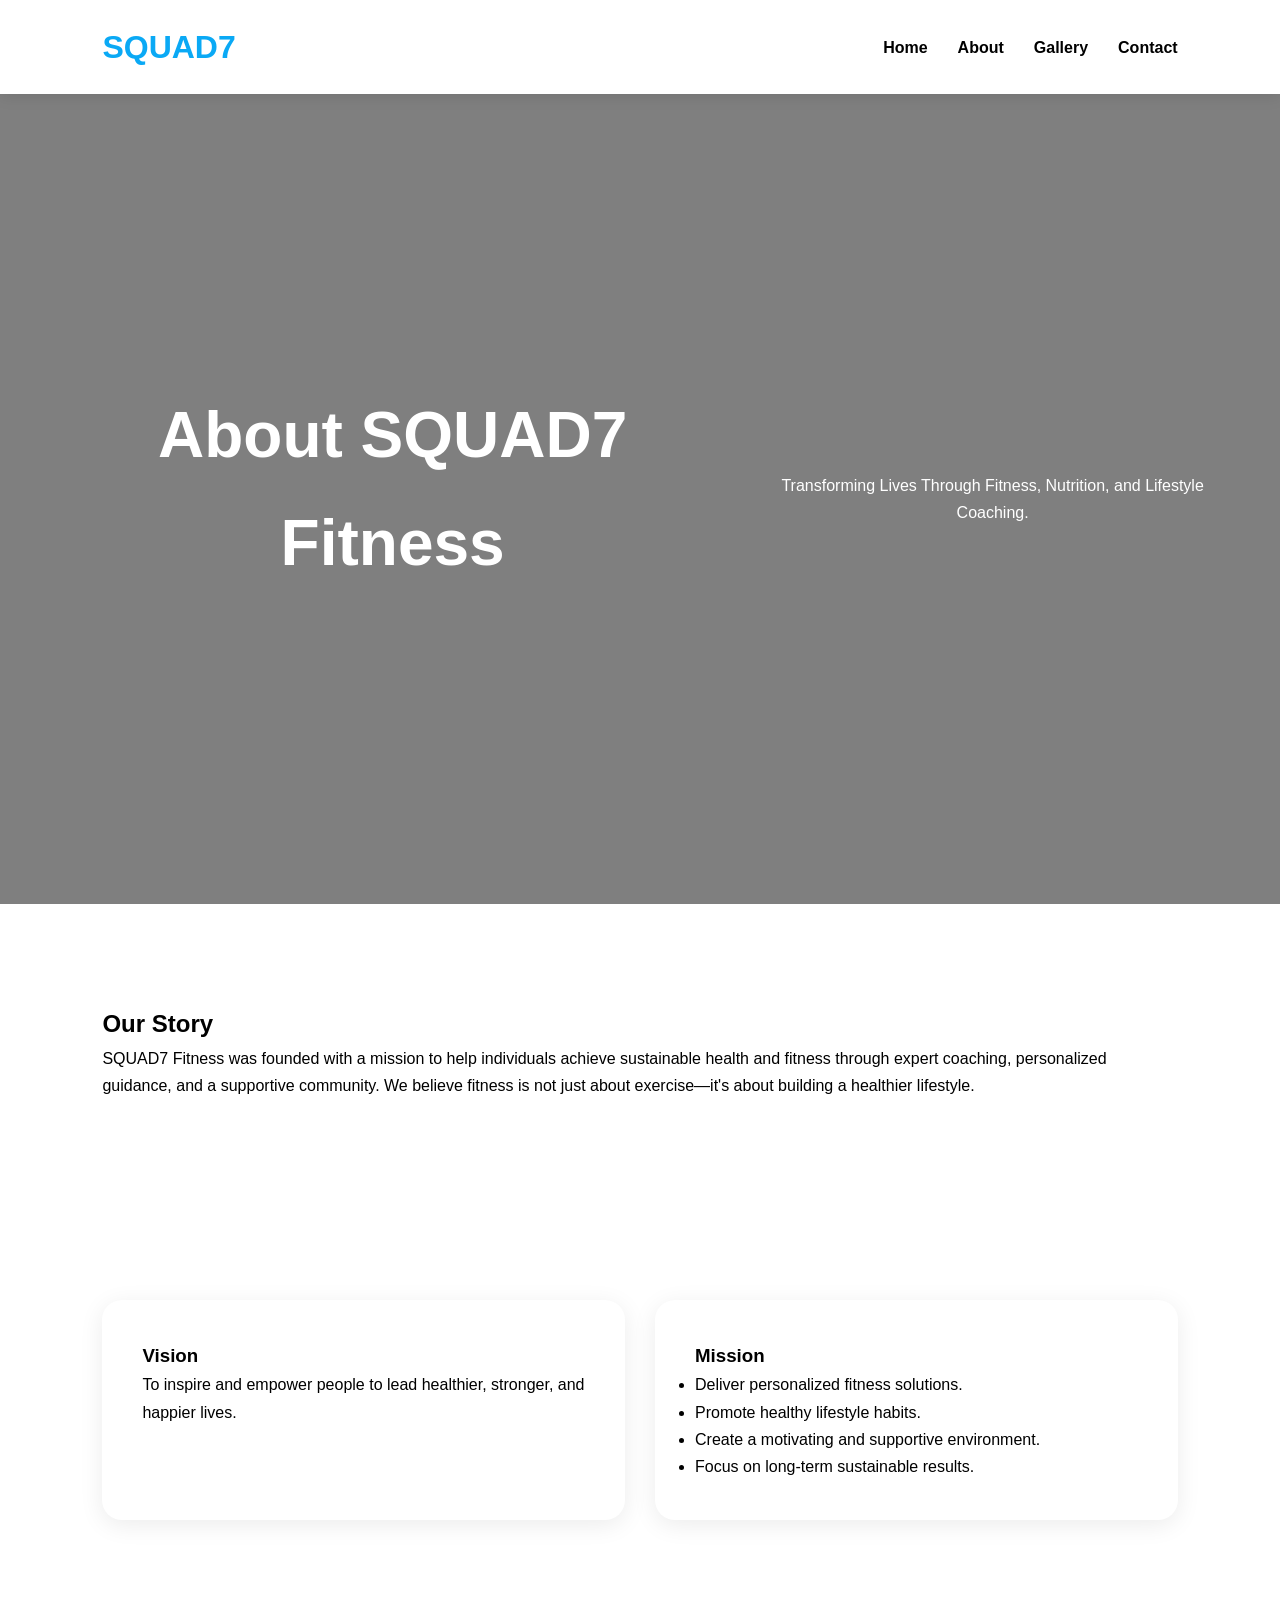
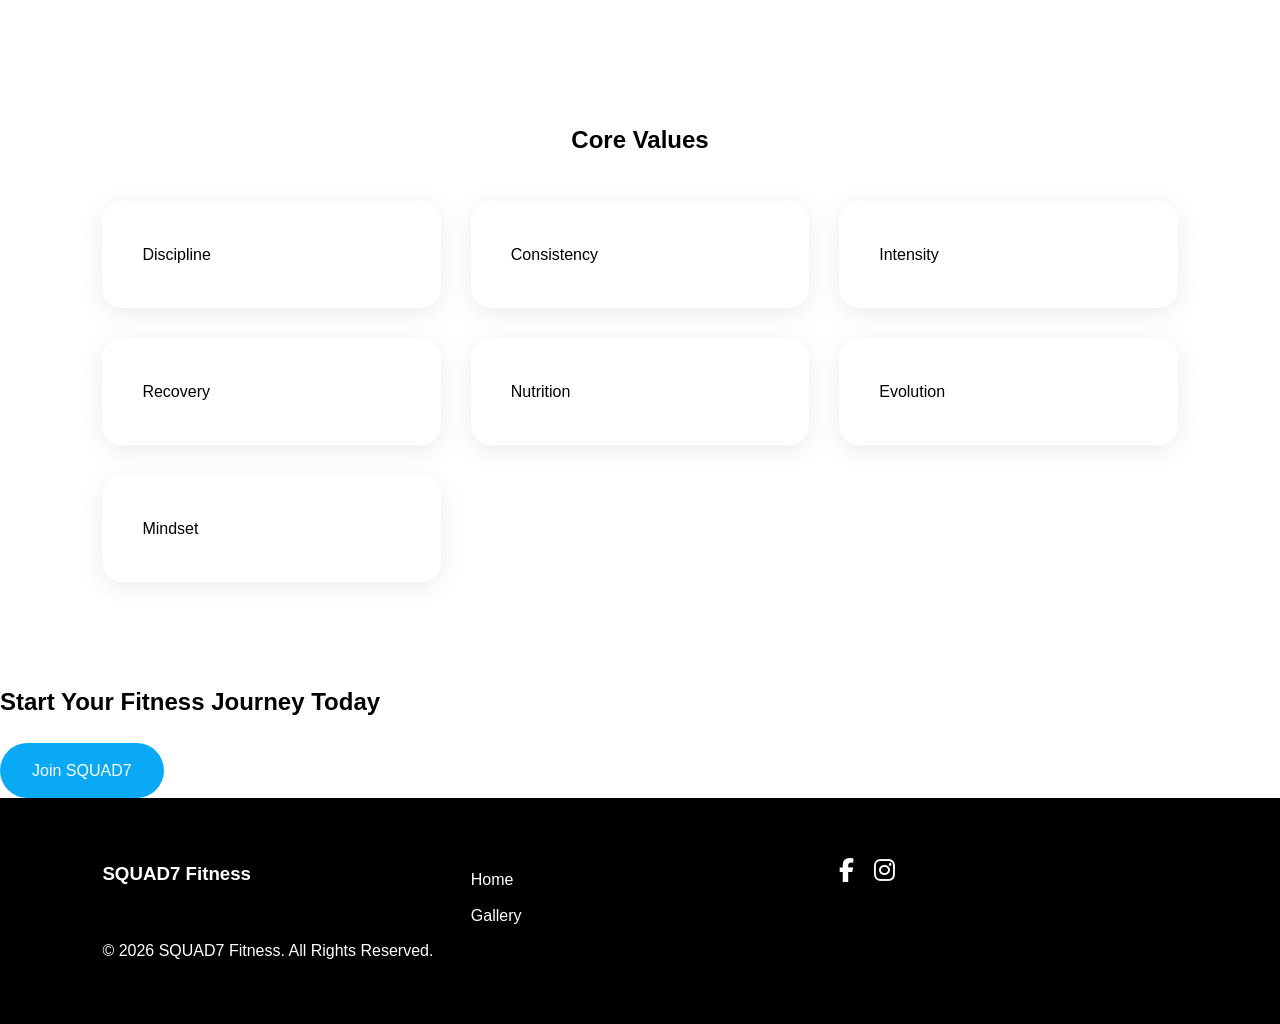
==== about.html @ 19800474 "Update about.html" ====
<!DOCTYPE html>
<html lang="en">
<head>

<meta charset="UTF-8">
<meta name="viewport" content="width=device-width, initial-scale=1.0">

<title>About | SQUAD7 FTINESS</title>

<meta name="description"
content="Learn more about SQUAD7 FTINESS and our mission.">

<link rel="stylesheet" href="style.css">

<link rel="stylesheet"
href="https://cdnjs.cloudflare.com/ajax/libs/font-awesome/6.5.2/css/all.min.css">

</head>

<body>

<header>
<nav class="navbar">

<div class="logo">SQUAD7</div>

<ul class="nav-links">
<li><a href="index.html">Home</a></li>
<li><a href="about.html" class="active">About</a></li>
<li><a href="gallery.html">Gallery</a></li>
<li><a href="index.html#contact">Contact</a></li>
</ul>

<div class="menu-toggle">
<i class="fas fa-bars"></i>
</div>

</nav>
</header>

<section class="page-hero">
<h1>About SQUAD7 Fitness</h1>

<p>
Transforming Lives Through Fitness, Nutrition, and Lifestyle Coaching.
</p>
</section>

<section class="section">
<div class="content-box">

<h2>Our Story</h2>

<p>
SQUAD7 Fitness was founded with a mission to help individuals achieve sustainable health and fitness through expert coaching, personalized guidance, and a supportive community. We believe fitness is not just about exercise—it's about building a healthier lifestyle.
</p>

</div>
</section>

<section class="section">
<div class="vision-mission">

<div class="card">
<h3>Vision</h3>
<p>
To inspire and empower people to lead healthier, stronger, and happier lives.
</p>
</div>

<div class="card">
<h3>Mission</h3>

<ul>
<li>Deliver personalized fitness solutions.</li>
<li>Promote healthy lifestyle habits.</li>
<li>Create a motivating and supportive environment.</li>
<li>Focus on long-term sustainable results.</li>
</ul>

</div>

</div>
</section>

<section class="section">

<h2 class="center">Core Values</h2>

<div class="values-grid">

<div class="card">Discipline</div>
<div class="card">Consistency</div>
<div class="card">Intensity</div>
<div class="card">Recovery</div>
<div class="card">Nutrition</div>
<div class="card">Evolution</div>
<div class="card">Mindset</div>

</div>

</section>

<section class="cta">

<h2>Start Your Fitness Journey Today</h2>

<a href="#" class="btn">Join SQUAD7</a>

</section>

<footer>

<div class="footer-grid">

<div>
<h3>SQUAD7 Fitness</h3>
</div>

<div>
<a href="index.html">Home</a>
<a href="gallery.html">Gallery</a>
</div>

<div class="socials">
<i class="fab fa-facebook-f"></i>
<i class="fab fa-instagram"></i>
</div>

</div>

<p class="copyright">
© 2026 SQUAD7 Fitness. All Rights Reserved.
</p>

</footer>

<script src="script.js"></script>

</body>
</html>
---- style.css ----
*{
margin:0;
padding:0;
box-sizing:border-box;
font-family:'Poppins',sans-serif;
scroll-behavior:smooth;
}

body{
background:#fff;
color:#000;
line-height:1.7;
}

.navbar{
position:sticky;
top:0;
display:flex;
justify-content:space-between;
align-items:center;
padding:20px 8%;
background:#fff;
box-shadow:0 2px 15px rgba(0,0,0,.1);
z-index:999;
}

.logo{
font-size:2rem;
font-weight:700;
color:#0AA9F5;
}

.nav-links{
display:flex;
list-style:none;
gap:30px;
}

.nav-links a{
text-decoration:none;
color:#000;
font-weight:600;
transition:.3s;
}

.nav-links a:hover,
.active{
color:#0AA9F5;
}

.hero,
.page-hero{
height:90vh;
display:flex;
justify-content:center;
align-items:center;
text-align:center;
padding:40px;
background:linear-gradient(rgba(0,0,0,.5),
rgba(0,0,0,.5)),
url('https://images.unsplash.com/photo-1517836357463-d25dfeac3438')
center/cover;
color:#fff;
}

.hero h1,
.page-hero h1{
font-size:4rem;
margin-bottom:20px;
}

.btn{
display:inline-block;
padding:14px 32px;
background:#0AA9F5;
color:#fff;
text-decoration:none;
border-radius:50px;
margin-top:20px;
transition:.3s;
}

.btn:hover{
transform:translateY(-5px);
}

.section{
padding:100px 8%;
}

.container,
.values-grid,
.footer-grid,
.vision-mission{
display:grid;
grid-template-columns:repeat(auto-fit,minmax(250px,1fr));
gap:30px;
}

.card{
padding:40px;
background:#fff;
border-radius:20px;
box-shadow:0 5px 25px rgba(0,0,0,.08);
transition:.3s;
}

.card:hover{
transform:translateY(-10px);
}

.gallery-grid{
padding:80px 8%;
display:grid;
grid-template-columns:repeat(auto-fit,minmax(300px,1fr));
gap:20px;
}

.gallery-item{
overflow:hidden;
border-radius:20px;
cursor:pointer;
}

.gallery-item img{
width:100%;
height:350px;
object-fit:cover;
transition:.4s;
}

.gallery-item:hover img{
transform:scale(1.1);
}

.filters{
display:flex;
flex-wrap:wrap;
justify-content:center;
gap:10px;
padding:40px;
}

.filter-btn{
padding:12px 25px;
border:none;
border-radius:30px;
cursor:pointer;
background:#e5e5e5;
}

.filter-btn.active{
background:#0AA9F5;
color:#fff;
}

#lightbox{
display:none;
position:fixed;
inset:0;
background:rgba(0,0,0,.9);
justify-content:center;
align-items:center;
z-index:9999;
}

#lightbox img{
max-width:90%;
max-height:80%;
}

#lightbox span{
position:absolute;
top:30px;
right:50px;
font-size:40px;
color:#fff;
cursor:pointer;
}

footer{
background:#000;
color:#fff;
padding:60px 8%;
}

footer a{
display:block;
color:#fff;
text-decoration:none;
margin:8px 0;
}

.socials i{
font-size:24px;
margin-right:15px;
cursor:pointer;
}

.center{
text-align:center;
margin-bottom:40px;
}

.contact{
text-align:center;
background:#f8f8f8;
}

.menu-toggle{
display:none;
font-size:28px;
cursor:pointer;
}

@media(max-width:768px){

.menu-toggle{
display:block;
}

.nav-links{
display:none;
position:absolute;
top:80px;
left:0;
width:100%;
background:#fff;
flex-direction:column;
padding:20px;
}

.nav-links.active{
display:flex;
}

.hero h1,
.page-hero h1{
font-size:2.5rem;
}
}
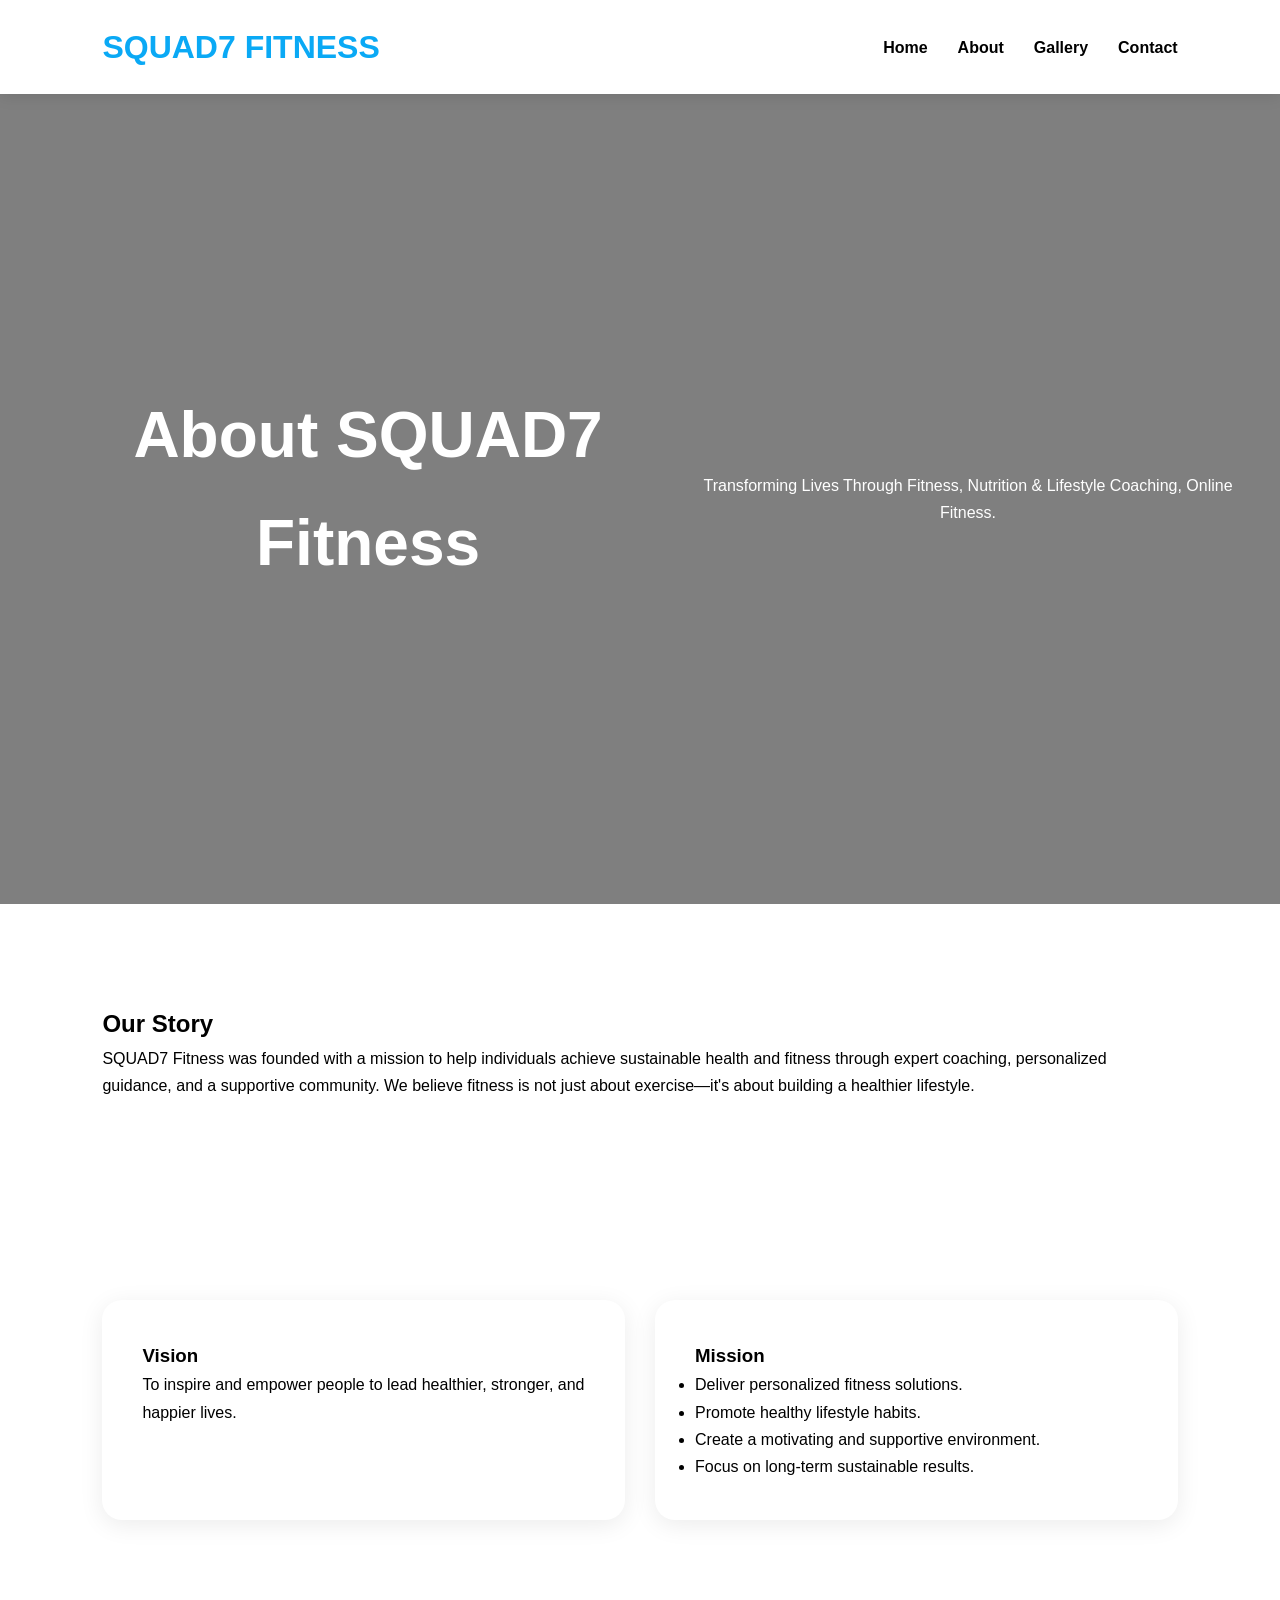
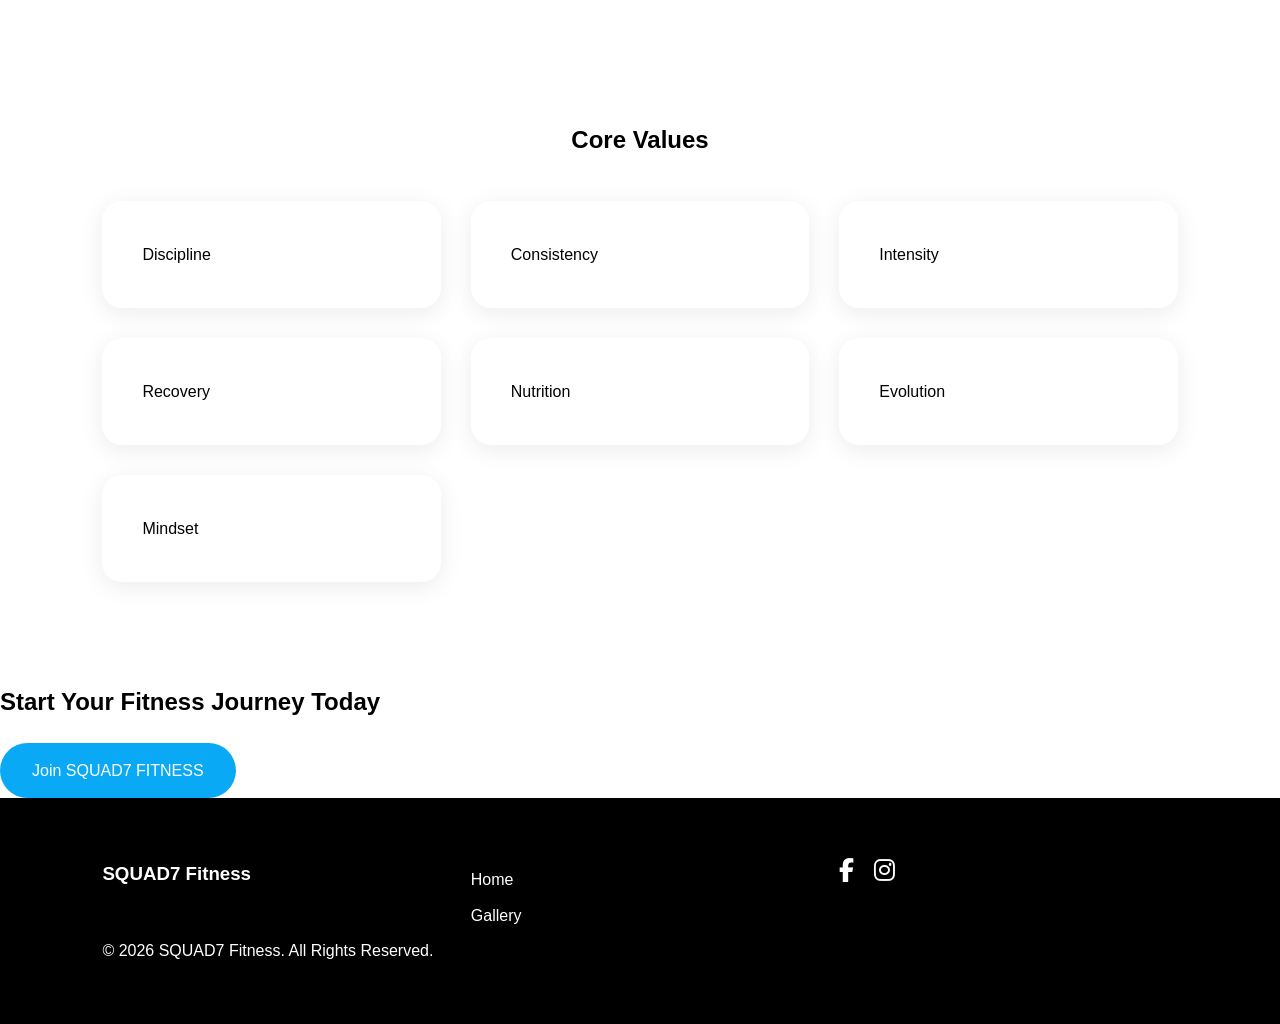
==== commit d0353af2: "Update about.html" ====
--- a/about.html
+++ b/about.html
@@ -8,7 +8,7 @@
 <title>About | SQUAD7 FTINESS</title>
 
 <meta name="description"
-content="Learn more about SQUAD7 FTINESS and our mission.">
+content="Learn more about SQUAD7 Fitness and our mission.">
 
 <link rel="stylesheet" href="style.css">
 
@@ -22,7 +22,7 @@
 <header>
 <nav class="navbar">
 
-<div class="logo">SQUAD7</div>
+<div class="logo">SQUAD7 FITNESS</div>
 
 <ul class="nav-links">
 <li><a href="index.html">Home</a></li>
@@ -42,7 +42,7 @@
 <h1>About SQUAD7 Fitness</h1>
 
 <p>
-Transforming Lives Through Fitness, Nutrition, and Lifestyle Coaching.
+Transforming Lives Through Fitness, Nutrition & Lifestyle Coaching, Online Fitness.
 </p>
 </section>
 
@@ -52,7 +52,8 @@
 <h2>Our Story</h2>
 
 <p>
-SQUAD7 Fitness was founded with a mission to help individuals achieve sustainable health and fitness through expert coaching, personalized guidance, and a supportive community. We believe fitness is not just about exercise—it's about building a healthier lifestyle.
+SQUAD7 Fitness was founded with a mission to help individuals achieve sustainable health and fitness through expert coaching, 
+personalized guidance, and a supportive community. We believe fitness is not just about exercise—it's about building a healthier lifestyle.
 </p>
 
 </div>
@@ -105,7 +106,7 @@
 
 <h2>Start Your Fitness Journey Today</h2>
 
-<a href="#" class="btn">Join SQUAD7</a>
+<a href="#" class="btn">Join SQUAD7 FITNESS</a>
 
 </section>
 
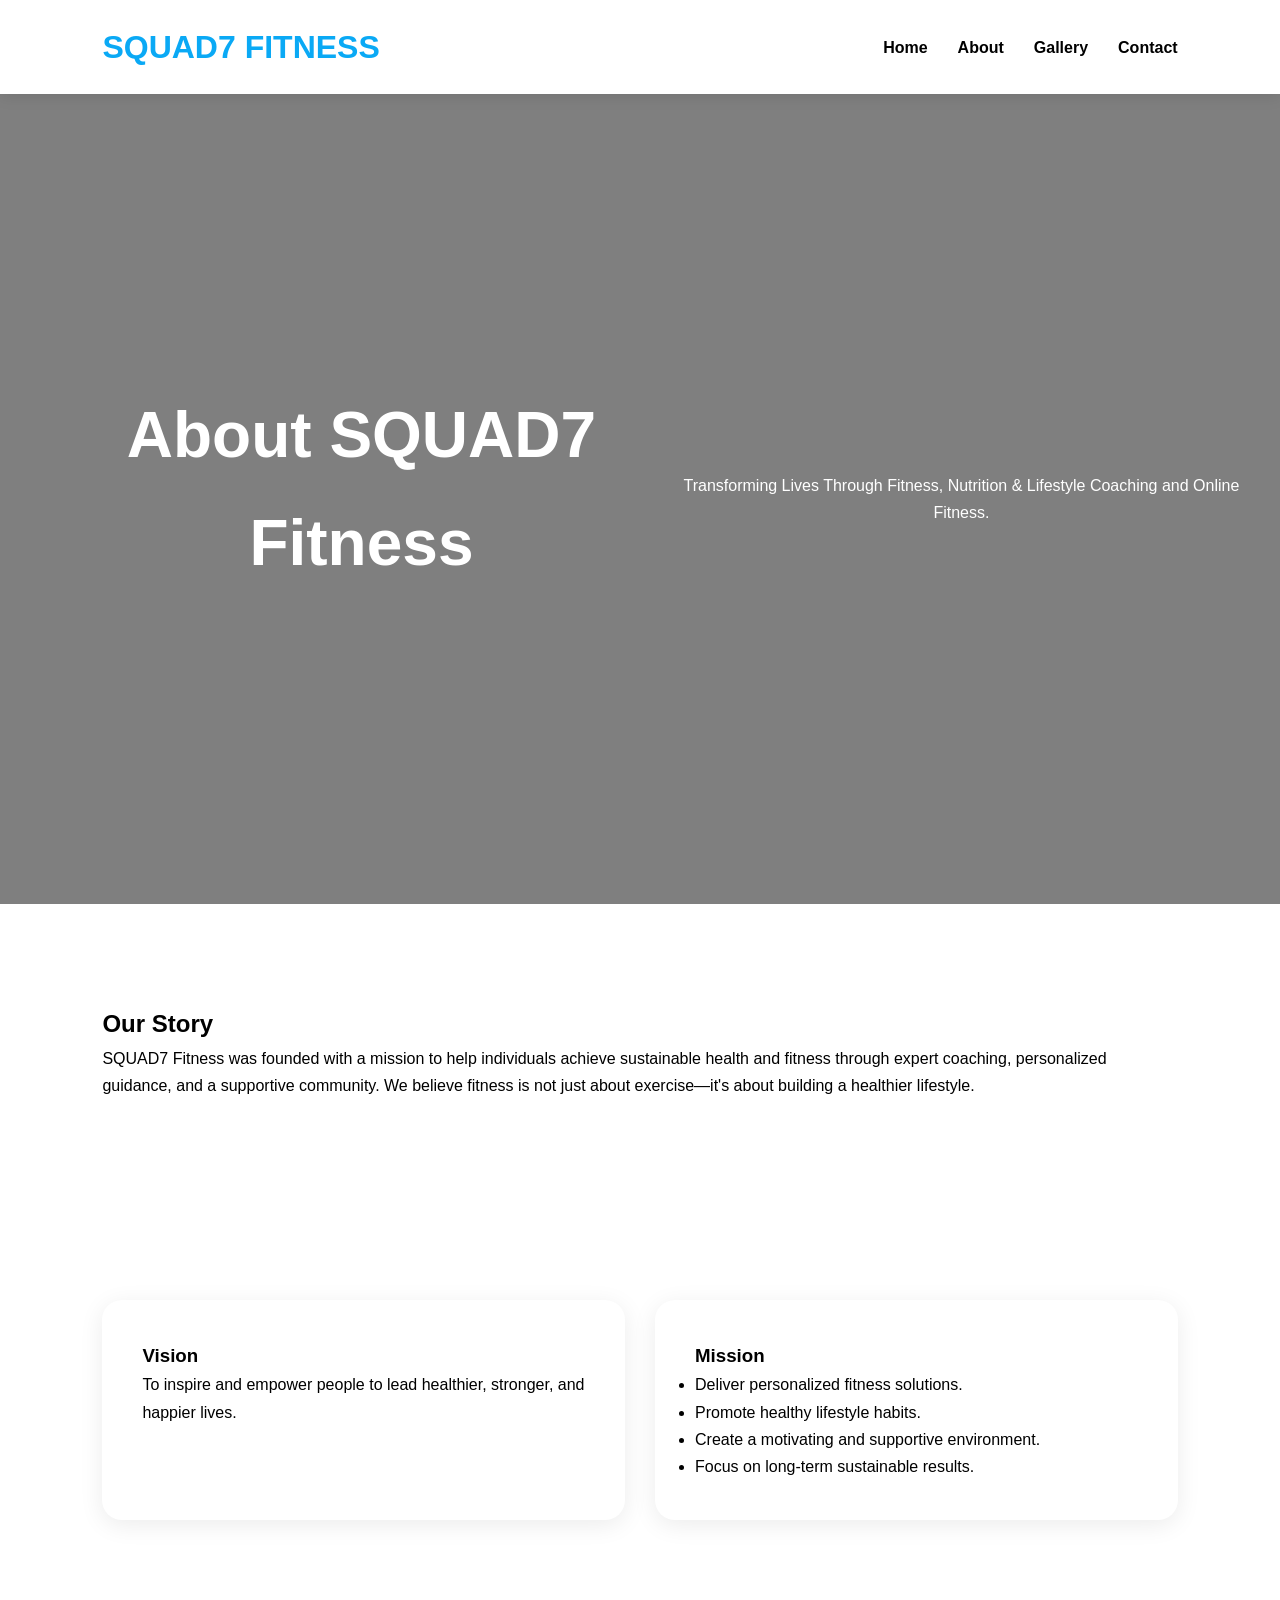
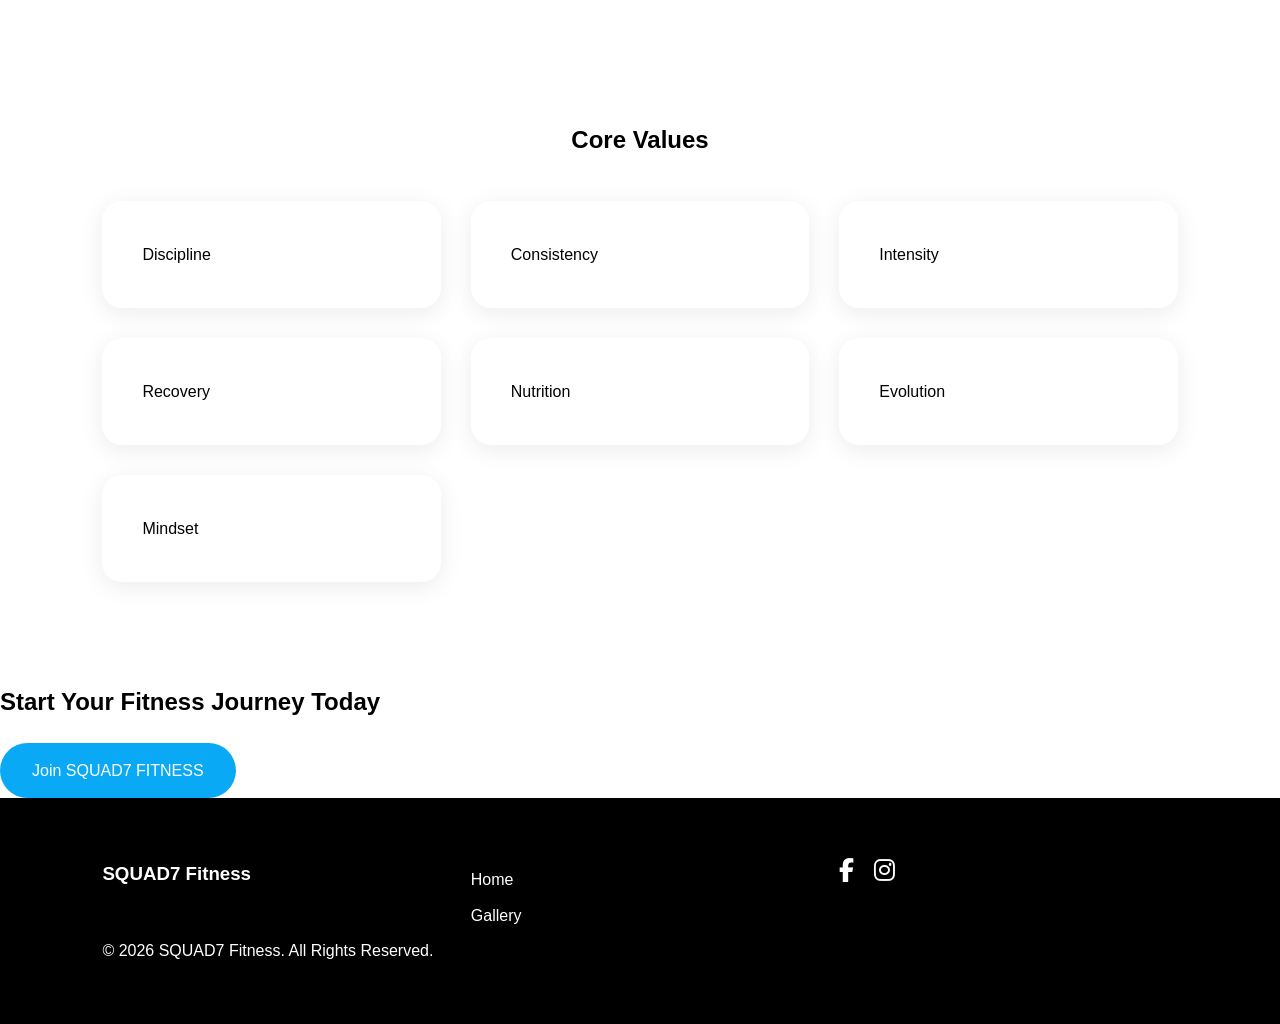
==== commit 6bfd8d89: "Update about.html" ====
--- a/about.html
+++ b/about.html
@@ -42,7 +42,7 @@
 <h1>About SQUAD7 Fitness</h1>
 
 <p>
-Transforming Lives Through Fitness, Nutrition & Lifestyle Coaching, Online Fitness.
+Transforming Lives Through Fitness, Nutrition & Lifestyle Coaching and Online Fitness.
 </p>
 </section>
 
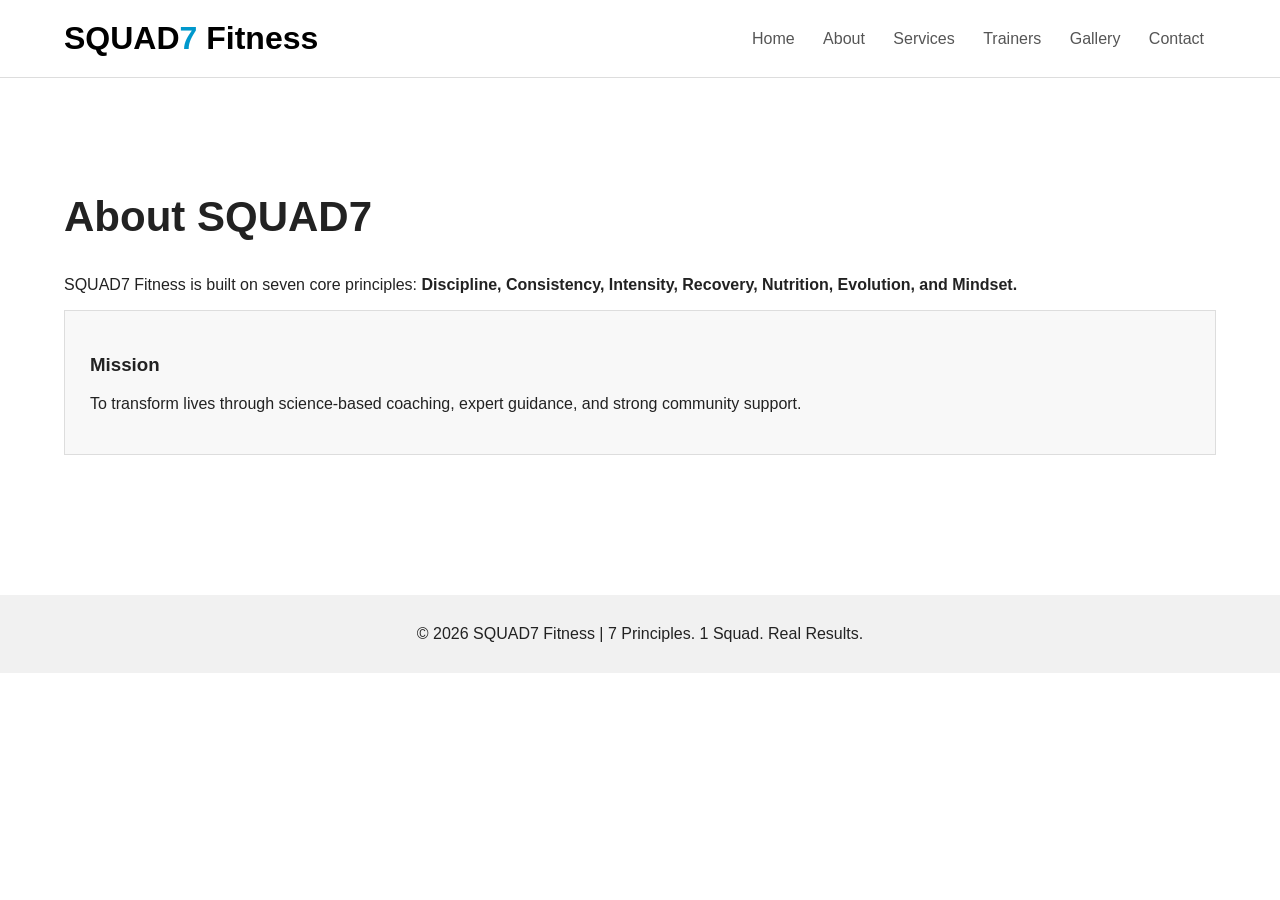
==== commit 428acab9: "Update about.html" ====
--- a/about.html
+++ b/about.html
@@ -1,142 +1,145 @@
-<!DOCTYPE html>
+ <!DOCTYPE html>
 <html lang="en">
+
 <head>
+    <meta charset="UTF-8">
+    <meta name="viewport" content="width=device-width, initial-scale=1.0">
+    <title>About | SQUAD7 Fitness</title>
 
-<meta charset="UTF-8">
-<meta name="viewport" content="width=device-width, initial-scale=1.0">
+    <style>
+        body {
+            font-family: Arial, sans-serif;
+            margin: 0;
+            color: #222;
+            background: #fff;
+        }
 
-<title>About | SQUAD7 FTINESS</title>
+        nav {
+            display: flex;
+            justify-content: space-between;
+            align-items: center;
+            padding: 20px 5%;
+            background: #fff;
+            border-bottom: 1px solid #ddd;
+            position: sticky;
+            top: 0;
+        }
 
-<meta name="description"
-content="Learn more about SQUAD7 Fitness and our mission.">
+        .logo {
+            font-size: 32px;
+            font-weight: 700;
+            text-decoration: none;
+            color: #000;
+        }
 
-<link rel="stylesheet" href="style.css">
+        .logo span {
+            color: #0098CC;
+        }
 
-<link rel="stylesheet"
-href="https://cdnjs.cloudflare.com/ajax/libs/font-awesome/6.5.2/css/all.min.css">
+        .nav-links a {
+            margin: 0 12px;
+            text-decoration: none;
+            color: #555;
+        }
 
+        .nav-links a:hover,
+        .active {
+            color: #0098CC;
+        }
+
+        .hero,
+        section {
+            padding: 80px 5%;
+        }
+
+        .hero {
+            background: linear-gradient(135deg, #fff, #eef7fb);
+            min-height: 60vh;
+            display: flex;
+            align-items: center;
+        }
+
+        h1 {
+            font-size: 56px;
+            margin: 0 0 20px;
+        }
+
+        h2 {
+            font-size: 42px;
+        }
+
+        .btn {
+            background: #0098CC;
+            color: #fff;
+            padding: 12px 24px;
+            text-decoration: none;
+            display: inline-block;
+        }
+
+        .grid {
+            display: grid;
+            grid-template-columns: repeat(auto-fit, minmax(250px, 1fr));
+            gap: 20px;
+        }
+
+        .card {
+            padding: 25px;
+            border: 1px solid #ddd;
+            background: #f8f8f8;
+        }
+
+        footer {
+            background: #f1f1f1;
+            padding: 30px 5%;
+            text-align: center;
+            margin-top: 60px;
+        }
+    </style>
 </head>
 
 <body>
 
-<header>
-<nav class="navbar">
+    <!-- Navigation -->
+    <nav>
+        <a href="index.html" class="logo">
+            SQUAD<span>7</span> Fitness
+        </a>
 
-<div class="logo">SQUAD7 FITNESS</div>
+        <div class="nav-links">
+            <a href="index.html">Home</a>
+            <a href="about.html" class="active">About</a>
+            <a href="services.html">Services</a>
+            <a href="trainers.html">Trainers</a>
+            <a href="gallery.html">Gallery</a>
+            <a href="contact.html">Contact</a>
+        </div>
+    </nav>
 
-<ul class="nav-links">
-<li><a href="index.html">Home</a></li>
-<li><a href="about.html" class="active">About</a></li>
-<li><a href="gallery.html">Gallery</a></li>
-<li><a href="index.html#contact">Contact</a></li>
-</ul>
+    <!-- About Section -->
+    <section>
+        <h2>About SQUAD7</h2>
 
-<div class="menu-toggle">
-<i class="fas fa-bars"></i>
-</div>
+        <p>
+            SQUAD7 Fitness is built on seven core principles:
+            <strong>Discipline, Consistency, Intensity, Recovery,
+            Nutrition, Evolution, and Mindset.</strong>
+        </p>
 
-</nav>
-</header>
+        <div class="card">
+            <h3>Mission</h3>
 
-<section class="page-hero">
-<h1>About SQUAD7 Fitness</h1>
+            <p>
+                To transform lives through science-based coaching,
+                expert guidance, and strong community support.
+            </p>
+        </div>
+    </section>
 
-<p>
-Transforming Lives Through Fitness, Nutrition & Lifestyle Coaching and Online Fitness.
-</p>
-</section>
-
-<section class="section">
-<div class="content-box">
-
-<h2>Our Story</h2>
-
-<p>
-SQUAD7 Fitness was founded with a mission to help individuals achieve sustainable health and fitness through expert coaching, 
-personalized guidance, and a supportive community. We believe fitness is not just about exercise—it's about building a healthier lifestyle.
-</p>
-
-</div>
-</section>
-
-<section class="section">
-<div class="vision-mission">
-
-<div class="card">
-<h3>Vision</h3>
-<p>
-To inspire and empower people to lead healthier, stronger, and happier lives.
-</p>
-</div>
-
-<div class="card">
-<h3>Mission</h3>
-
-<ul>
-<li>Deliver personalized fitness solutions.</li>
-<li>Promote healthy lifestyle habits.</li>
-<li>Create a motivating and supportive environment.</li>
-<li>Focus on long-term sustainable results.</li>
-</ul>
-
-</div>
-
-</div>
-</section>
-
-<section class="section">
-
-<h2 class="center">Core Values</h2>
-
-<div class="values-grid">
-
-<div class="card">Discipline</div>
-<div class="card">Consistency</div>
-<div class="card">Intensity</div>
-<div class="card">Recovery</div>
-<div class="card">Nutrition</div>
-<div class="card">Evolution</div>
-<div class="card">Mindset</div>
-
-</div>
-
-</section>
-
-<section class="cta">
-
-<h2>Start Your Fitness Journey Today</h2>
-
-<a href="#" class="btn">Join SQUAD7 FITNESS</a>
-
-</section>
-
-<footer>
-
-<div class="footer-grid">
-
-<div>
-<h3>SQUAD7 Fitness</h3>
-</div>
-
-<div>
-<a href="index.html">Home</a>
-<a href="gallery.html">Gallery</a>
-</div>
-
-<div class="socials">
-<i class="fab fa-facebook-f"></i>
-<i class="fab fa-instagram"></i>
-</div>
-
-</div>
-
-<p class="copyright">
-© 2026 SQUAD7 Fitness. All Rights Reserved.
-</p>
-
-</footer>
-
-<script src="script.js"></script>
+    <!-- Footer -->
+    <footer>
+        © 2026 SQUAD7 Fitness | 7 Principles. 1 Squad. Real Results.
+    </footer>
 
 </body>
+
 </html>
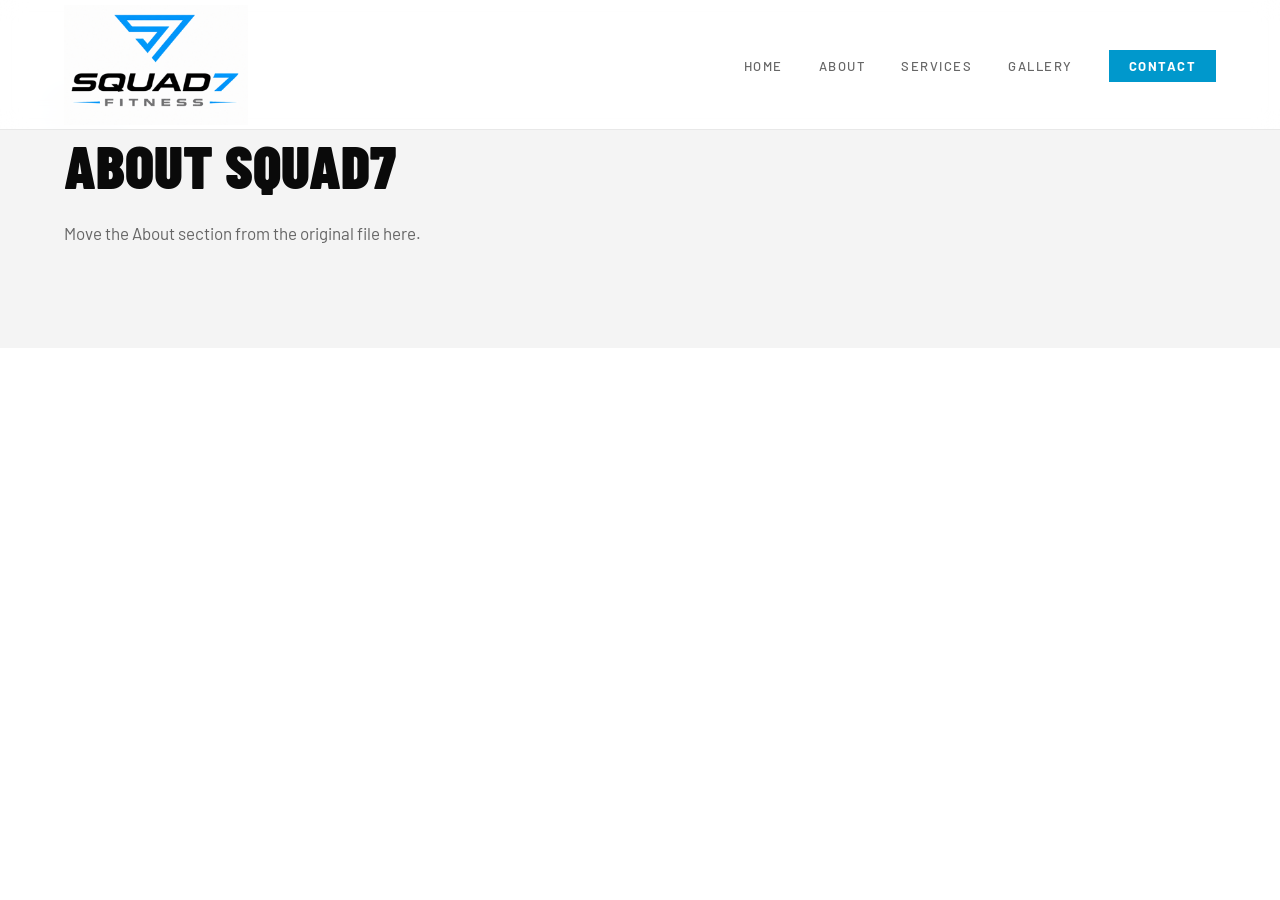
==== commit e7b22561: "Update about.html" ====
--- a/about.html
+++ b/about.html
@@ -1,145 +1,535 @@
- <!DOCTYPE html>
+<!DOCTYPE html>
 <html lang="en">
-
 <head>
-    <meta charset="UTF-8">
-    <meta name="viewport" content="width=device-width, initial-scale=1.0">
-    <title>About | SQUAD7 Fitness</title>
-
-    <style>
-        body {
-            font-family: Arial, sans-serif;
-            margin: 0;
-            color: #222;
-            background: #fff;
-        }
-
-        nav {
-            display: flex;
-            justify-content: space-between;
-            align-items: center;
-            padding: 20px 5%;
-            background: #fff;
-            border-bottom: 1px solid #ddd;
-            position: sticky;
-            top: 0;
-        }
-
-        .logo {
-            font-size: 32px;
-            font-weight: 700;
-            text-decoration: none;
-            color: #000;
-        }
-
-        .logo span {
-            color: #0098CC;
-        }
-
-        .nav-links a {
-            margin: 0 12px;
-            text-decoration: none;
-            color: #555;
-        }
-
-        .nav-links a:hover,
-        .active {
-            color: #0098CC;
-        }
-
-        .hero,
-        section {
-            padding: 80px 5%;
-        }
-
-        .hero {
-            background: linear-gradient(135deg, #fff, #eef7fb);
-            min-height: 60vh;
-            display: flex;
-            align-items: center;
-        }
-
-        h1 {
-            font-size: 56px;
-            margin: 0 0 20px;
-        }
-
-        h2 {
-            font-size: 42px;
-        }
-
-        .btn {
-            background: #0098CC;
-            color: #fff;
-            padding: 12px 24px;
-            text-decoration: none;
-            display: inline-block;
-        }
-
-        .grid {
-            display: grid;
-            grid-template-columns: repeat(auto-fit, minmax(250px, 1fr));
-            gap: 20px;
-        }
-
-        .card {
-            padding: 25px;
-            border: 1px solid #ddd;
-            background: #f8f8f8;
-        }
-
-        footer {
-            background: #f1f1f1;
-            padding: 30px 5%;
-            text-align: center;
-            margin-top: 60px;
-        }
-    </style>
+<meta charset="UTF-8">
+<meta name="viewport" content="width=device-width, initial-scale=1.0">
+<link href="https://fonts.googleapis.com/css2?family=Barlow+Condensed:wght@400;600;700;800;900&family=Barlow:wght@300;400;500;600&display=swap" rel="stylesheet">
+<style>
+  *, *::before, *::after { margin: 0; padding: 0; box-sizing: border-box; }
+
+  :root {
+    --bg: #FFFFFF;
+    --section: #F4F4F4;
+    --accent: #0098CC;
+    --accent-glow: rgba(0,152,204,0.1);
+    --text: #0A0A0A;
+    --subtext: #666666;
+    --border: rgba(0,0,0,0.09);
+    --card: #EBEBEB;
+  }
+
+  html { scroll-behavior: smooth; }
+
+  body {
+    background: var(--bg);
+    color: var(--text);
+    font-family: 'Barlow', sans-serif;
+    font-weight: 400;
+    line-height: 1.6;
+    overflow-x: hidden;
+  }
+
+  /* ── NAV ── */
+  nav {
+    position: fixed; top: 0; left: 0; right: 0; z-index: 100;
+    padding: 0 5vw;
+    height: 130px;
+    display: flex; align-items: center; justify-content: space-between;
+    background: rgba(255,255,255,0.92);
+    backdrop-filter: blur(12px);
+    border-bottom: 1px solid var(--border);
+  }
+  .nav-logo {
+    display: flex; align-items: center; gap: 12px;
+    text-decoration: none;
+  }
+  .nav-logo img {
+    height: 120px;
+    width: auto;
+    display: block;
+  }
+  .nav-logo-text {
+    font-family: 'Barlow Condensed', sans-serif;
+    font-weight: 900; font-size: 28px;
+    letter-spacing: 3px; text-transform: uppercase;
+    color: var(--text); line-height: 1;
+  }
+  .nav-logo-text span { color: var(--accent); }
+  .nav-logo-text {
+    font-family: 'Barlow Condensed', sans-serif;
+    font-weight: 900; font-size: 28px;
+    letter-spacing: 3px; text-transform: uppercase;
+    color: var(--text); line-height: 1;
+  }
+  .nav-logo-text span { color: var(--accent); }
+  .nav-links { display: flex; gap: 36px; list-style: none; }
+  .nav-links a {
+    color: var(--subtext); text-decoration: none;
+    font-size: 13px; font-weight: 500;
+    letter-spacing: 1.5px; text-transform: uppercase;
+    transition: color 0.2s;
+  }
+  .nav-links a:hover { color: var(--accent); }
+  .nav-cta {
+    background: var(--accent);
+    color: #FFF !important;
+    padding: 8px 20px;
+    font-weight: 700 !important;
+    letter-spacing: 1px;
+    transition: background 0.2s !important;
+  }
+  .nav-cta:hover { background: #0080AA !important; color: #FFF !important; }
+  .hamburger { display: none; flex-direction: column; gap: 5px; cursor: pointer; }
+  .hamburger span { display: block; width: 24px; height: 2px; background: var(--text); transition: 0.3s; }
+  .mobile-menu {
+    display: none; position: fixed; top: 64px; left: 0; right: 0;
+    background: rgba(255,255,255,0.98); padding: 24px 5vw;
+    flex-direction: column; gap: 20px; z-index: 99;
+    border-bottom: 1px solid var(--border);
+  }
+  .mobile-menu a {
+    color: var(--subtext); text-decoration: none;
+    font-size: 15px; font-weight: 500; letter-spacing: 1px;
+    text-transform: uppercase;
+  }
+  .mobile-menu a:hover { color: var(--accent); }
+  .mobile-menu.open { display: flex; }
+
+  /* ── HERO ── */
+  #hero {
+    min-height: 100vh;
+    display: flex; align-items: center;
+    padding: 100px 5vw 60px;
+    position: relative; overflow: hidden;
+    background: linear-gradient(135deg, #FFFFFF 0%, #EEF7FB 50%, #FFFFFF 100%);
+  }
+  .hero-grid-bg {
+    position: absolute; inset: 0; pointer-events: none;
+    background-image:
+      linear-gradient(rgba(0,152,204,0.07) 1px, transparent 1px),
+      linear-gradient(90deg, rgba(0,152,204,0.07) 1px, transparent 1px);
+    background-size: 60px 60px;
+  }
+  .hero-glow {
+    position: absolute; top: -200px; right: -200px;
+    width: 700px; height: 700px;
+    background: radial-gradient(circle, rgba(0,152,204,0.1) 0%, transparent 70%);
+    pointer-events: none;
+  }
+  .hero-content { position: relative; z-index: 2; max-width: 800px; }
+  .hero-eyebrow {
+    font-family: 'Barlow Condensed', sans-serif;
+    font-size: 13px; font-weight: 600;
+    letter-spacing: 4px; text-transform: uppercase;
+    color: var(--accent); margin-bottom: 20px;
+    opacity: 0; animation: fadeUp 0.6s 0.2s forwards;
+  }
+  .hero-title {
+    font-family: 'Barlow Condensed', sans-serif;
+    font-size: clamp(60px, 10vw, 120px);
+    font-weight: 900; line-height: 0.9;
+    text-transform: uppercase; letter-spacing: -1px;
+    margin-bottom: 30px; color: var(--text);
+    opacity: 0; animation: fadeUp 0.7s 0.4s forwards;
+  }
+  .hero-title .line2 { color: var(--accent); }
+  .hero-sub {
+    font-size: 18px; font-weight: 300;
+    color: var(--subtext); max-width: 500px;
+    margin-bottom: 48px; line-height: 1.7;
+    opacity: 0; animation: fadeUp 0.7s 0.6s forwards;
+  }
+  .hero-btns {
+    display: flex; gap: 16px; flex-wrap: wrap;
+    opacity: 0; animation: fadeUp 0.7s 0.8s forwards;
+  }
+  .btn-primary {
+    background: var(--accent); color: #FFF;
+    padding: 14px 36px; font-family: 'Barlow Condensed', sans-serif;
+    font-size: 16px; font-weight: 700; letter-spacing: 2px;
+    text-transform: uppercase; text-decoration: none;
+    border: none; cursor: pointer;
+    transition: background 0.2s, transform 0.15s;
+    display: inline-block;
+  }
+  .btn-primary:hover { background: #0080AA; transform: translateY(-2px); }
+  .btn-outline {
+    background: transparent; color: var(--text);
+    padding: 14px 36px; font-family: 'Barlow Condensed', sans-serif;
+    font-size: 16px; font-weight: 700; letter-spacing: 2px;
+    text-transform: uppercase; text-decoration: none;
+    border: 1px solid rgba(0,0,0,0.25); cursor: pointer;
+    transition: border-color 0.2s, color 0.2s, transform 0.15s;
+    display: inline-block;
+  }
+  .btn-outline:hover { border-color: var(--accent); color: var(--accent); transform: translateY(-2px); }
+
+  .hero-stats {
+    display: flex; gap: 48px; flex-wrap: wrap;
+    margin-top: 72px; padding-top: 48px;
+    border-top: 1px solid var(--border);
+    opacity: 0; animation: fadeUp 0.7s 1s forwards;
+  }
+  .hero-stat-num {
+    font-family: 'Barlow Condensed', sans-serif;
+    font-size: 48px; font-weight: 900; line-height: 1;
+    color: var(--accent);
+  }
+  .hero-stat-label {
+    font-size: 12px; font-weight: 500; letter-spacing: 2px;
+    text-transform: uppercase; color: var(--subtext);
+    margin-top: 4px;
+  }
+
+  /* ── SECTION DEFAULTS ── */
+  section { padding: 100px 5vw; }
+  .section-label {
+    font-family: 'Barlow Condensed', sans-serif;
+    font-size: 12px; font-weight: 700;
+    letter-spacing: 4px; text-transform: uppercase;
+    color: var(--accent); margin-bottom: 16px;
+  }
+  .section-title {
+    font-family: 'Barlow Condensed', sans-serif;
+    font-size: clamp(36px, 5vw, 60px);
+    font-weight: 900; text-transform: uppercase;
+    line-height: 1; margin-bottom: 24px; color: var(--text);
+  }
+  .section-sub {
+    font-size: 17px; color: var(--subtext);
+    max-width: 560px; line-height: 1.7;
+  }
+
+  /* ── TICKER ── */
+  .ticker-wrap {
+    background: var(--accent); overflow: hidden;
+    padding: 14px 0; white-space: nowrap;
+  }
+  .ticker-inner {
+    display: inline-block;
+    animation: ticker 20s linear infinite;
+  }
+  .ticker-inner span {
+    font-family: 'Barlow Condensed', sans-serif;
+    font-size: 15px; font-weight: 700;
+    letter-spacing: 3px; text-transform: uppercase;
+    color: #FFF; margin: 0 40px;
+  }
+  .ticker-inner span::before { content: '✦ '; }
+
+  /* ── ABOUT ── */
+  #about { background: var(--section); }
+  .about-grid {
+    display: grid; grid-template-columns: 1fr 1fr;
+    gap: 80px; align-items: start; margin-top: 60px;
+  }
+  .about-text p {
+    color: var(--subtext); font-size: 16px;
+    line-height: 1.8; margin-bottom: 20px;
+  }
+  .about-text strong { color: var(--text); }
+  .mission-block {
+    border-left: 3px solid var(--accent);
+    padding: 20px 24px; background: #fff;
+    margin: 32px 0;
+  }
+  .mission-block p { color: var(--text); font-size: 16px; line-height: 1.7; margin: 0; }
+  .community-list { list-style: none; margin-top: 24px; }
+  .community-list li {
+    display: flex; align-items: center; gap: 14px;
+    padding: 14px 0; border-bottom: 1px solid var(--border);
+    font-size: 16px; color: var(--subtext);
+  }
+  .community-list li::before {
+    content: '';
+    width: 8px; height: 8px; flex-shrink: 0;
+    background: var(--accent);
+  }
+  .founder-card {
+    background: #fff; padding: 40px;
+    position: relative; overflow: hidden;
+    border: 1px solid var(--border);
+  }
+  .founder-card::before {
+    content: '';
+    position: absolute; top: 0; left: 0; right: 0;
+    height: 3px; background: var(--accent);
+  }
+  .founder-name {
+    font-family: 'Barlow Condensed', sans-serif;
+    font-size: 32px; font-weight: 900; text-transform: uppercase;
+    margin-bottom: 4px; color: var(--text);
+  }
+  .founder-role {
+    font-size: 12px; font-weight: 600; letter-spacing: 3px;
+    text-transform: uppercase; color: var(--accent); margin-bottom: 24px;
+  }
+  .founder-bio { color: var(--subtext); font-size: 15px; line-height: 1.8; margin-bottom: 20px; }
+  .philosophy-quote {
+    font-family: 'Barlow Condensed', sans-serif;
+    font-size: 20px; font-weight: 700;
+    color: var(--accent); line-height: 1.4;
+    border-left: 3px solid var(--accent);
+    padding-left: 20px; margin-top: 24px; font-style: italic;
+  }
+
+  /* ── SERVICES ── */
+  #services { background: var(--bg); }
+  .services-tabs {
+    display: flex; gap: 0; margin: 48px 0 0;
+    border-bottom: 1px solid var(--border); flex-wrap: wrap;
+  }
+  .tab-btn {
+    background: none; border: none; cursor: pointer;
+    font-family: 'Barlow Condensed', sans-serif;
+    font-size: 14px; font-weight: 700;
+    letter-spacing: 2px; text-transform: uppercase;
+    color: var(--subtext); padding: 14px 24px;
+    border-bottom: 3px solid transparent;
+    transition: color 0.2s, border-color 0.2s; margin-bottom: -1px;
+  }
+  .tab-btn:hover { color: var(--text); }
+  .tab-btn.active { color: var(--accent); border-bottom-color: var(--accent); }
+  .tab-content { display: none; padding: 40px 0; animation: fadeUp 0.4s forwards; }
+  .tab-content.active { display: block; }
+  .service-intro {
+    font-size: 17px; color: var(--subtext); max-width: 600px;
+    line-height: 1.7; margin-bottom: 40px;
+  }
+  .service-grid {
+    display: grid;
+    grid-template-columns: repeat(auto-fill, minmax(220px, 1fr));
+    gap: 16px;
+  }
+  .service-item {
+    background: var(--card); padding: 24px;
+    border: 1px solid var(--border);
+    transition: border-color 0.2s, transform 0.2s;
+  }
+  .service-item:hover { border-color: var(--accent); transform: translateY(-3px); }
+  .service-num {
+    font-family: 'Barlow Condensed', sans-serif;
+    font-size: 42px; font-weight: 900; line-height: 1;
+    color: rgba(0,152,204,0.2); margin-bottom: 12px;
+  }
+  .service-name {
+    font-family: 'Barlow Condensed', sans-serif;
+    font-size: 18px; font-weight: 700;
+    text-transform: uppercase; letter-spacing: 1px;
+    color: var(--text);
+  }
+
+  /* ── TRAINERS ── */
+  #trainers { background: var(--section); }
+  .trainers-grid {
+    display: grid;
+    grid-template-columns: repeat(auto-fill, minmax(280px, 1fr));
+    gap: 24px; margin-top: 60px;
+  }
+  .trainer-card {
+    background: #fff; padding: 32px;
+    border: 1px solid var(--border);
+    position: relative; overflow: hidden;
+    transition: border-color 0.2s, transform 0.2s;
+  }
+  .trainer-card:hover { border-color: var(--accent); transform: translateY(-4px); }
+  .trainer-avatar {
+    width: 64px; height: 64px;
+    background: rgba(0,152,204,0.1);
+    border: 2px solid var(--accent);
+    display: flex; align-items: center; justify-content: center;
+    font-family: 'Barlow Condensed', sans-serif;
+    font-size: 22px; font-weight: 900;
+    color: var(--accent); margin-bottom: 20px;
+  }
+  .trainer-badge {
+    position: absolute; top: 0; right: 0;
+    background: var(--accent); color: #FFF;
+    font-family: 'Barlow Condensed', sans-serif;
+    font-size: 11px; font-weight: 700; letter-spacing: 2px;
+    text-transform: uppercase; padding: 6px 14px;
+  }
+  .trainer-name {
+    font-family: 'Barlow Condensed', sans-serif;
+    font-size: 26px; font-weight: 900;
+    text-transform: uppercase; margin-bottom: 6px; color: var(--text);
+  }
+  .trainer-exp {
+    font-size: 12px; font-weight: 600; letter-spacing: 2px;
+    text-transform: uppercase; color: var(--accent); margin-bottom: 16px;
+  }
+  .trainer-tags { display: flex; flex-wrap: wrap; gap: 8px; }
+  .tag {
+    font-size: 11px; font-weight: 600; letter-spacing: 1px;
+    text-transform: uppercase; padding: 5px 10px;
+    background: var(--section);
+    border: 1px solid var(--border); color: var(--subtext);
+  }
+
+  /* ── PRINCIPLES ── */
+  #principles { background: var(--bg); }
+  .principles-grid {
+    display: grid; grid-template-columns: repeat(7, 1fr);
+    gap: 8px; margin-top: 60px;
+  }
+  .principle-item {
+    background: var(--card); padding: 32px 16px; text-align: center;
+    border: 1px solid var(--border);
+    transition: background 0.3s, border-color 0.3s; cursor: default;
+  }
+  .principle-item:hover { background: rgba(0,152,204,0.07); border-color: var(--accent); }
+  .principle-num {
+    font-family: 'Barlow Condensed', sans-serif;
+    font-size: 48px; font-weight: 900;
+    color: var(--accent); line-height: 1; margin-bottom: 12px;
+  }
+  .principle-name {
+    font-family: 'Barlow Condensed', sans-serif;
+    font-size: 15px; font-weight: 800;
+    text-transform: uppercase; letter-spacing: 1px; color: var(--text);
+  }
+
+  /* ── CONTACT ── */
+  #contact { background: var(--section); }
+  .contact-grid {
+    display: grid; grid-template-columns: 1fr 1fr;
+    gap: 40px; margin-top: 60px;
+  }
+  .contact-card {
+    background: #fff; padding: 40px;
+    border: 1px solid var(--border);
+    position: relative; overflow: hidden;
+  }
+  .contact-card::before {
+    content: '';
+    position: absolute; top: 0; left: 0;
+    width: 4px; height: 100%; background: var(--accent);
+  }
+  .contact-location {
+    font-family: 'Barlow Condensed', sans-serif;
+    font-size: 14px; font-weight: 700; letter-spacing: 3px;
+    text-transform: uppercase; color: var(--accent); margin-bottom: 16px;
+  }
+  .contact-branch {
+    font-family: 'Barlow Condensed', sans-serif;
+    font-size: 26px; font-weight: 900; text-transform: uppercase;
+    margin-bottom: 24px; line-height: 1.1; color: var(--text);
+  }
+  .contact-rows { display: flex; flex-direction: column; gap: 14px; }
+  .contact-row { display: flex; gap: 14px; align-items: flex-start; }
+  .contact-icon {
+    width: 16px; height: 16px; flex-shrink: 0;
+    color: var(--accent); margin-top: 2px;
+  }
+  .contact-detail { font-size: 14px; color: var(--subtext); line-height: 1.5; }
+  .contact-detail a { color: var(--accent); text-decoration: none; }
+  .hours-chip {
+    display: inline-block; margin-top: 20px;
+    background: rgba(0,152,204,0.08);
+    border: 1px solid rgba(0,152,204,0.25);
+    padding: 8px 16px;
+    font-family: 'Barlow Condensed', sans-serif;
+    font-size: 14px; font-weight: 700; letter-spacing: 2px;
+    text-transform: uppercase; color: var(--accent);
+  }
+  .contact-cta {
+    margin-top: 60px; padding: 48px;
+    background: linear-gradient(135deg, rgba(0,152,204,0.07) 0%, rgba(0,152,204,0.02) 100%);
+    border: 1px solid rgba(0,152,204,0.2);
+    text-align: center;
+  }
+  .contact-cta h3 {
+    font-family: 'Barlow Condensed', sans-serif;
+    font-size: 36px; font-weight: 900; text-transform: uppercase;
+    margin-bottom: 16px; color: var(--text);
+  }
+  .contact-cta p { color: var(--subtext); margin-bottom: 28px; font-size: 16px; }
+  .cta-btns { display: flex; gap: 16px; justify-content: center; flex-wrap: wrap; }
+
+  /* ── FOOTER ── */
+  footer {
+    background: #ECECEC;
+    padding: 60px 5vw 32px;
+    border-top: 1px solid var(--border);
+  }
+  .footer-top {
+    display: flex; justify-content: space-between;
+    align-items: flex-start; flex-wrap: wrap; gap: 40px;
+    margin-bottom: 48px;
+  }
+  .footer-brand .logo {
+    font-family: 'Barlow Condensed', sans-serif;
+    font-size: 28px; font-weight: 900; letter-spacing: 2px;
+    text-transform: uppercase; color: var(--text);
+    display: block; margin-bottom: 8px;
+  }
+  .footer-brand .logo span { color: var(--accent); }
+  .footer-brand p { font-size: 14px; color: var(--subtext); max-width: 260px; line-height: 1.6; }
+  .footer-taglines { text-align: right; }
+  .footer-taglines p {
+    font-family: 'Barlow Condensed', sans-serif;
+    font-size: 18px; font-weight: 700; letter-spacing: 2px;
+    text-transform: uppercase; color: var(--subtext); line-height: 1.6;
+  }
+  .footer-taglines p span { color: var(--accent); }
+  .footer-bottom {
+    border-top: 1px solid var(--border);
+    padding-top: 24px;
+    display: flex; justify-content: space-between; align-items: center;
+    flex-wrap: wrap; gap: 12px;
+  }
+  .footer-bottom p { font-size: 13px; color: rgba(0,0,0,0.35); }
+
+  /* ── ANIMATIONS ── */
+  @keyframes fadeUp {
+    from { opacity: 0; transform: translateY(24px); }
+    to { opacity: 1; transform: translateY(0); }
+  }
+  @keyframes ticker {
+    from { transform: translateX(0); }
+    to { transform: translateX(-50%); }
+  }
+  .reveal {
+    opacity: 0; transform: translateY(30px);
+    transition: opacity 0.6s ease, transform 0.6s ease;
+  }
+  .reveal.visible { opacity: 1; transform: translateY(0); }
+
+  /* ── RESPONSIVE ── */
+  @media (max-width: 900px) {
+    .nav-links { display: none; }
+    .nav-cta-desk { display: none; }
+    .hamburger { display: flex; }
+    .about-grid { grid-template-columns: 1fr; gap: 48px; }
+    .contact-grid { grid-template-columns: 1fr; }
+    .principles-grid { grid-template-columns: repeat(4, 1fr); }
+    .hero-stats { gap: 28px; }
+  }
+  @media (max-width: 600px) {
+    .principles-grid { grid-template-columns: repeat(2, 1fr); }
+    .hero-title { font-size: 56px; }
+    section { padding: 72px 5vw; }
+    .hero-stats { gap: 24px; }
+    .hero-stat-num { font-size: 36px; }
+  }
+</style>
 </head>
-
 <body>
-
-    <!-- Navigation -->
-    <nav>
-        <a href="index.html" class="logo">
-            SQUAD<span>7</span> Fitness
-        </a>
-
-        <div class="nav-links">
-            <a href="index.html">Home</a>
-            <a href="about.html" class="active">About</a>
-            <a href="services.html">Services</a>
-            <a href="trainers.html">Trainers</a>
-            <a href="gallery.html">Gallery</a>
-            <a href="contact.html">Contact</a>
-        </div>
-    </nav>
-
-    <!-- About Section -->
-    <section>
-        <h2>About SQUAD7</h2>
-
-        <p>
-            SQUAD7 Fitness is built on seven core principles:
-            <strong>Discipline, Consistency, Intensity, Recovery,
-            Nutrition, Evolution, and Mindset.</strong>
-        </p>
-
-        <div class="card">
-            <h3>Mission</h3>
-
-            <p>
-                To transform lives through science-based coaching,
-                expert guidance, and strong community support.
-            </p>
-        </div>
-    </section>
-
-    <!-- Footer -->
-    <footer>
-        © 2026 SQUAD7 Fitness | 7 Principles. 1 Squad. Real Results.
-    </footer>
-
-</body>
-
-</html>
+<nav>
+  <a href="index.html" class="nav-logo">
+      <img src="images/logo.png" alt="SQUAD7 Fitness Logo">
+  </a>
+  <ul class="nav-links">
+      <li><a href="index.html">Home</a></li>
+      <li><a href="about.html">About</a></li>
+      <li><a href="services.html">Services</a></li>
+      <li><a href="gallery.html">Gallery</a></li>
+      <li><a href="contact.html" class="nav-cta">Contact</a></li>
+  </ul>
+  <div class="hamburger">
+      <span></span><span></span><span></span>
+  </div>
+</nav>
+
+<section id='about'><div class='section-label'>About</div><h1 class='section-title'>About SQUAD7</h1><p class='section-sub'>Move the About section from the original file here.</p></section>
+</body></html>
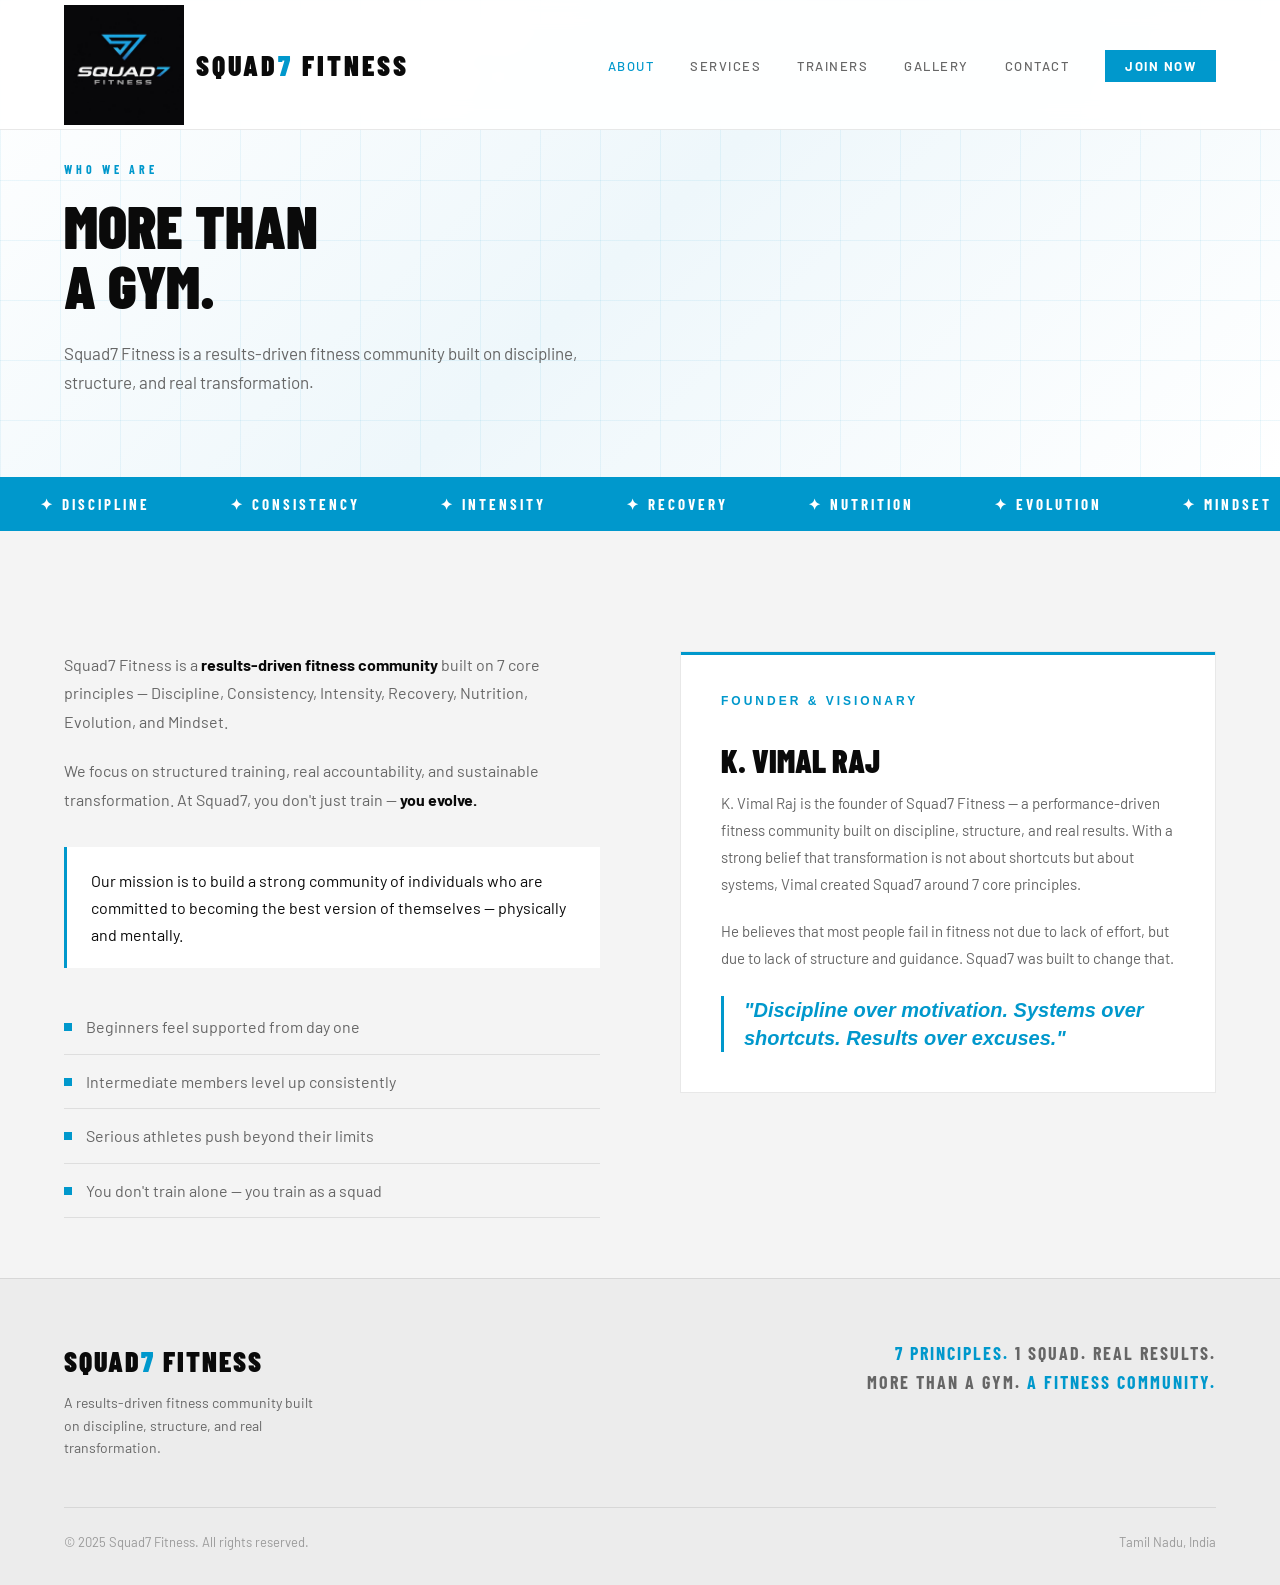
==== commit e40e9a5c: "Update about.html" ====
--- a/about.html
+++ b/about.html
@@ -3,533 +3,172 @@
 <head>
 <meta charset="UTF-8">
 <meta name="viewport" content="width=device-width, initial-scale=1.0">
+<title>About — Squad7 Fitness</title>
 <link href="https://fonts.googleapis.com/css2?family=Barlow+Condensed:wght@400;600;700;800;900&family=Barlow:wght@300;400;500;600&display=swap" rel="stylesheet">
 <style>
   *, *::before, *::after { margin: 0; padding: 0; box-sizing: border-box; }
+  :root {
+    --bg: #FFFFFF; --section: #F4F4F4; --accent: #0098CC;
+    --accent-glow: rgba(0,152,204,0.1); --text: #0A0A0A;
+    --subtext: #666666; --border: rgba(0,0,0,0.09); --card: #EBEBEB;
+  }
+  html { scroll-behavior: smooth; }
+  body { background: var(--bg); color: var(--text); font-family: 'Barlow', sans-serif; font-weight: 400; line-height: 1.6; overflow-x: hidden; }
 
-  :root {
-    --bg: #FFFFFF;
-    --section: #F4F4F4;
-    --accent: #0098CC;
-    --accent-glow: rgba(0,152,204,0.1);
-    --text: #0A0A0A;
-    --subtext: #666666;
-    --border: rgba(0,0,0,0.09);
-    --card: #EBEBEB;
-  }
-
-  html { scroll-behavior: smooth; }
-
-  body {
-    background: var(--bg);
-    color: var(--text);
-    font-family: 'Barlow', sans-serif;
-    font-weight: 400;
-    line-height: 1.6;
-    overflow-x: hidden;
-  }
-
-  /* ── NAV ── */
-  nav {
-    position: fixed; top: 0; left: 0; right: 0; z-index: 100;
-    padding: 0 5vw;
-    height: 130px;
-    display: flex; align-items: center; justify-content: space-between;
-    background: rgba(255,255,255,0.92);
-    backdrop-filter: blur(12px);
-    border-bottom: 1px solid var(--border);
-  }
-  .nav-logo {
-    display: flex; align-items: center; gap: 12px;
-    text-decoration: none;
-  }
-  .nav-logo img {
-    height: 120px;
-    width: auto;
-    display: block;
-  }
-  .nav-logo-text {
-    font-family: 'Barlow Condensed', sans-serif;
-    font-weight: 900; font-size: 28px;
-    letter-spacing: 3px; text-transform: uppercase;
-    color: var(--text); line-height: 1;
-  }
-  .nav-logo-text span { color: var(--accent); }
-  .nav-logo-text {
-    font-family: 'Barlow Condensed', sans-serif;
-    font-weight: 900; font-size: 28px;
-    letter-spacing: 3px; text-transform: uppercase;
-    color: var(--text); line-height: 1;
-  }
+  /* NAV */
+  nav { position: fixed; top: 0; left: 0; right: 0; z-index: 100; padding: 0 5vw; height: 130px; display: flex; align-items: center; justify-content: space-between; background: rgba(255,255,255,0.92); backdrop-filter: blur(12px); border-bottom: 1px solid var(--border); }
+  .nav-logo { display: flex; align-items: center; gap: 12px; text-decoration: none; }
+  .nav-logo img { height: 120px; width: auto; display: block; }
+  .nav-logo-text { font-family: 'Barlow Condensed', sans-serif; font-weight: 900; font-size: 28px; letter-spacing: 3px; text-transform: uppercase; color: var(--text); line-height: 1; }
   .nav-logo-text span { color: var(--accent); }
   .nav-links { display: flex; gap: 36px; list-style: none; }
-  .nav-links a {
-    color: var(--subtext); text-decoration: none;
-    font-size: 13px; font-weight: 500;
-    letter-spacing: 1.5px; text-transform: uppercase;
-    transition: color 0.2s;
-  }
-  .nav-links a:hover { color: var(--accent); }
-  .nav-cta {
-    background: var(--accent);
-    color: #FFF !important;
-    padding: 8px 20px;
-    font-weight: 700 !important;
-    letter-spacing: 1px;
-    transition: background 0.2s !important;
-  }
+  .nav-links a { color: var(--subtext); text-decoration: none; font-size: 13px; font-weight: 500; letter-spacing: 1.5px; text-transform: uppercase; transition: color 0.2s; }
+  .nav-links a:hover, .nav-links a.active { color: var(--accent); }
+  .nav-cta { background: var(--accent); color: #FFF !important; padding: 8px 20px; font-weight: 700 !important; letter-spacing: 1px; transition: background 0.2s !important; }
   .nav-cta:hover { background: #0080AA !important; color: #FFF !important; }
   .hamburger { display: none; flex-direction: column; gap: 5px; cursor: pointer; }
   .hamburger span { display: block; width: 24px; height: 2px; background: var(--text); transition: 0.3s; }
-  .mobile-menu {
-    display: none; position: fixed; top: 64px; left: 0; right: 0;
-    background: rgba(255,255,255,0.98); padding: 24px 5vw;
-    flex-direction: column; gap: 20px; z-index: 99;
-    border-bottom: 1px solid var(--border);
-  }
-  .mobile-menu a {
-    color: var(--subtext); text-decoration: none;
-    font-size: 15px; font-weight: 500; letter-spacing: 1px;
-    text-transform: uppercase;
-  }
+  .mobile-menu { display: none; position: fixed; top: 130px; left: 0; right: 0; background: rgba(255,255,255,0.98); padding: 24px 5vw; flex-direction: column; gap: 20px; z-index: 99; border-bottom: 1px solid var(--border); }
+  .mobile-menu a { color: var(--subtext); text-decoration: none; font-size: 15px; font-weight: 500; letter-spacing: 1px; text-transform: uppercase; }
   .mobile-menu a:hover { color: var(--accent); }
   .mobile-menu.open { display: flex; }
 
-  /* ── HERO ── */
-  #hero {
-    min-height: 100vh;
-    display: flex; align-items: center;
-    padding: 100px 5vw 60px;
-    position: relative; overflow: hidden;
-    background: linear-gradient(135deg, #FFFFFF 0%, #EEF7FB 50%, #FFFFFF 100%);
-  }
-  .hero-grid-bg {
-    position: absolute; inset: 0; pointer-events: none;
-    background-image:
-      linear-gradient(rgba(0,152,204,0.07) 1px, transparent 1px),
-      linear-gradient(90deg, rgba(0,152,204,0.07) 1px, transparent 1px);
-    background-size: 60px 60px;
-  }
-  .hero-glow {
-    position: absolute; top: -200px; right: -200px;
-    width: 700px; height: 700px;
-    background: radial-gradient(circle, rgba(0,152,204,0.1) 0%, transparent 70%);
-    pointer-events: none;
-  }
-  .hero-content { position: relative; z-index: 2; max-width: 800px; }
-  .hero-eyebrow {
-    font-family: 'Barlow Condensed', sans-serif;
-    font-size: 13px; font-weight: 600;
-    letter-spacing: 4px; text-transform: uppercase;
-    color: var(--accent); margin-bottom: 20px;
-    opacity: 0; animation: fadeUp 0.6s 0.2s forwards;
-  }
-  .hero-title {
-    font-family: 'Barlow Condensed', sans-serif;
-    font-size: clamp(60px, 10vw, 120px);
-    font-weight: 900; line-height: 0.9;
-    text-transform: uppercase; letter-spacing: -1px;
-    margin-bottom: 30px; color: var(--text);
-    opacity: 0; animation: fadeUp 0.7s 0.4s forwards;
-  }
-  .hero-title .line2 { color: var(--accent); }
-  .hero-sub {
-    font-size: 18px; font-weight: 300;
-    color: var(--subtext); max-width: 500px;
-    margin-bottom: 48px; line-height: 1.7;
-    opacity: 0; animation: fadeUp 0.7s 0.6s forwards;
-  }
-  .hero-btns {
-    display: flex; gap: 16px; flex-wrap: wrap;
-    opacity: 0; animation: fadeUp 0.7s 0.8s forwards;
-  }
-  .btn-primary {
-    background: var(--accent); color: #FFF;
-    padding: 14px 36px; font-family: 'Barlow Condensed', sans-serif;
-    font-size: 16px; font-weight: 700; letter-spacing: 2px;
-    text-transform: uppercase; text-decoration: none;
-    border: none; cursor: pointer;
-    transition: background 0.2s, transform 0.15s;
-    display: inline-block;
-  }
+  /* SECTION DEFAULTS */
+  section { padding: 60px 5vw; }
+  .page-hero { padding: 160px 5vw 80px; background: linear-gradient(135deg, #FFFFFF 0%, #EEF7FB 50%, #FFFFFF 100%); position: relative; overflow: hidden; }
+  .page-hero-grid { position: absolute; inset: 0; pointer-events: none; background-image: linear-gradient(rgba(0,152,204,0.07) 1px, transparent 1px), linear-gradient(90deg, rgba(0,152,204,0.07) 1px, transparent 1px); background-size: 60px 60px; }
+  .page-hero-content { position: relative; z-index: 2; }
+  .section-label { font-family: 'Barlow Condensed', sans-serif; font-size: 12px; font-weight: 700; letter-spacing: 4px; text-transform: uppercase; color: var(--accent); margin-bottom: 16px; }
+  .section-title { font-family: 'Barlow Condensed', sans-serif; font-size: clamp(36px, 5vw, 60px); font-weight: 900; text-transform: uppercase; line-height: 1; margin-bottom: 24px; color: var(--text); }
+  .section-sub { font-size: 17px; color: var(--subtext); max-width: 560px; line-height: 1.7; }
+  .reveal { opacity: 0; transform: translateY(30px); transition: opacity 0.6s ease, transform 0.6s ease; }
+  .reveal.visible { opacity: 1; transform: translateY(0); }
+
+  /* BUTTONS */
+  .btn-primary { background: var(--accent); color: #FFF; padding: 14px 36px; font-family: 'Barlow Condensed', sans-serif; font-size: 16px; font-weight: 700; letter-spacing: 2px; text-transform: uppercase; text-decoration: none; border: none; cursor: pointer; transition: background 0.2s, transform 0.15s; display: inline-block; }
   .btn-primary:hover { background: #0080AA; transform: translateY(-2px); }
-  .btn-outline {
-    background: transparent; color: var(--text);
-    padding: 14px 36px; font-family: 'Barlow Condensed', sans-serif;
-    font-size: 16px; font-weight: 700; letter-spacing: 2px;
-    text-transform: uppercase; text-decoration: none;
-    border: 1px solid rgba(0,0,0,0.25); cursor: pointer;
-    transition: border-color 0.2s, color 0.2s, transform 0.15s;
-    display: inline-block;
-  }
+  .btn-outline { background: transparent; color: var(--text); padding: 14px 36px; font-family: 'Barlow Condensed', sans-serif; font-size: 16px; font-weight: 700; letter-spacing: 2px; text-transform: uppercase; text-decoration: none; border: 1px solid rgba(0,0,0,0.25); cursor: pointer; transition: border-color 0.2s, color 0.2s, transform 0.15s; display: inline-block; }
   .btn-outline:hover { border-color: var(--accent); color: var(--accent); transform: translateY(-2px); }
 
-  .hero-stats {
-    display: flex; gap: 48px; flex-wrap: wrap;
-    margin-top: 72px; padding-top: 48px;
-    border-top: 1px solid var(--border);
-    opacity: 0; animation: fadeUp 0.7s 1s forwards;
-  }
-  .hero-stat-num {
-    font-family: 'Barlow Condensed', sans-serif;
-    font-size: 48px; font-weight: 900; line-height: 1;
-    color: var(--accent);
-  }
-  .hero-stat-label {
-    font-size: 12px; font-weight: 500; letter-spacing: 2px;
-    text-transform: uppercase; color: var(--subtext);
-    margin-top: 4px;
-  }
-
-  /* ── SECTION DEFAULTS ── */
-  section { padding: 100px 5vw; }
-  .section-label {
-    font-family: 'Barlow Condensed', sans-serif;
-    font-size: 12px; font-weight: 700;
-    letter-spacing: 4px; text-transform: uppercase;
-    color: var(--accent); margin-bottom: 16px;
-  }
-  .section-title {
-    font-family: 'Barlow Condensed', sans-serif;
-    font-size: clamp(36px, 5vw, 60px);
-    font-weight: 900; text-transform: uppercase;
-    line-height: 1; margin-bottom: 24px; color: var(--text);
-  }
-  .section-sub {
-    font-size: 17px; color: var(--subtext);
-    max-width: 560px; line-height: 1.7;
-  }
-
-  /* ── TICKER ── */
-  .ticker-wrap {
-    background: var(--accent); overflow: hidden;
-    padding: 14px 0; white-space: nowrap;
-  }
-  .ticker-inner {
-    display: inline-block;
-    animation: ticker 20s linear infinite;
-  }
-  .ticker-inner span {
-    font-family: 'Barlow Condensed', sans-serif;
-    font-size: 15px; font-weight: 700;
-    letter-spacing: 3px; text-transform: uppercase;
-    color: #FFF; margin: 0 40px;
-  }
+  /* TICKER */
+  .ticker-wrap { background: var(--accent); overflow: hidden; padding: 14px 0; white-space: nowrap; }
+  .ticker-inner { display: inline-block; animation: ticker 20s linear infinite; }
+  .ticker-inner span { font-family: 'Barlow Condensed', sans-serif; font-size: 15px; font-weight: 700; letter-spacing: 3px; text-transform: uppercase; color: #FFF; margin: 0 40px; }
   .ticker-inner span::before { content: '✦ '; }
 
-  /* ── ABOUT ── */
-  #about { background: var(--section); }
-  .about-grid {
-    display: grid; grid-template-columns: 1fr 1fr;
-    gap: 80px; align-items: start; margin-top: 60px;
-  }
-  .about-text p {
-    color: var(--subtext); font-size: 16px;
-    line-height: 1.8; margin-bottom: 20px;
-  }
-  .about-text strong { color: var(--text); }
-  .mission-block {
-    border-left: 3px solid var(--accent);
-    padding: 20px 24px; background: #fff;
-    margin: 32px 0;
-  }
-  .mission-block p { color: var(--text); font-size: 16px; line-height: 1.7; margin: 0; }
-  .community-list { list-style: none; margin-top: 24px; }
-  .community-list li {
-    display: flex; align-items: center; gap: 14px;
-    padding: 14px 0; border-bottom: 1px solid var(--border);
-    font-size: 16px; color: var(--subtext);
-  }
-  .community-list li::before {
-    content: '';
-    width: 8px; height: 8px; flex-shrink: 0;
-    background: var(--accent);
-  }
-  .founder-card {
-    background: #fff; padding: 40px;
-    position: relative; overflow: hidden;
-    border: 1px solid var(--border);
-  }
-  .founder-card::before {
-    content: '';
-    position: absolute; top: 0; left: 0; right: 0;
-    height: 3px; background: var(--accent);
-  }
-  .founder-name {
-    font-family: 'Barlow Condensed', sans-serif;
-    font-size: 32px; font-weight: 900; text-transform: uppercase;
-    margin-bottom: 4px; color: var(--text);
-  }
-  .founder-role {
-    font-size: 12px; font-weight: 600; letter-spacing: 3px;
-    text-transform: uppercase; color: var(--accent); margin-bottom: 24px;
-  }
-  .founder-bio { color: var(--subtext); font-size: 15px; line-height: 1.8; margin-bottom: 20px; }
-  .philosophy-quote {
-    font-family: 'Barlow Condensed', sans-serif;
-    font-size: 20px; font-weight: 700;
-    color: var(--accent); line-height: 1.4;
-    border-left: 3px solid var(--accent);
-    padding-left: 20px; margin-top: 24px; font-style: italic;
-  }
-
-  /* ── SERVICES ── */
-  #services { background: var(--bg); }
-  .services-tabs {
-    display: flex; gap: 0; margin: 48px 0 0;
-    border-bottom: 1px solid var(--border); flex-wrap: wrap;
-  }
-  .tab-btn {
-    background: none; border: none; cursor: pointer;
-    font-family: 'Barlow Condensed', sans-serif;
-    font-size: 14px; font-weight: 700;
-    letter-spacing: 2px; text-transform: uppercase;
-    color: var(--subtext); padding: 14px 24px;
-    border-bottom: 3px solid transparent;
-    transition: color 0.2s, border-color 0.2s; margin-bottom: -1px;
-  }
-  .tab-btn:hover { color: var(--text); }
-  .tab-btn.active { color: var(--accent); border-bottom-color: var(--accent); }
-  .tab-content { display: none; padding: 40px 0; animation: fadeUp 0.4s forwards; }
-  .tab-content.active { display: block; }
-  .service-intro {
-    font-size: 17px; color: var(--subtext); max-width: 600px;
-    line-height: 1.7; margin-bottom: 40px;
-  }
-  .service-grid {
-    display: grid;
-    grid-template-columns: repeat(auto-fill, minmax(220px, 1fr));
-    gap: 16px;
-  }
-  .service-item {
-    background: var(--card); padding: 24px;
-    border: 1px solid var(--border);
-    transition: border-color 0.2s, transform 0.2s;
-  }
-  .service-item:hover { border-color: var(--accent); transform: translateY(-3px); }
-  .service-num {
-    font-family: 'Barlow Condensed', sans-serif;
-    font-size: 42px; font-weight: 900; line-height: 1;
-    color: rgba(0,152,204,0.2); margin-bottom: 12px;
-  }
-  .service-name {
-    font-family: 'Barlow Condensed', sans-serif;
-    font-size: 18px; font-weight: 700;
-    text-transform: uppercase; letter-spacing: 1px;
-    color: var(--text);
-  }
-
-  /* ── TRAINERS ── */
-  #trainers { background: var(--section); }
-  .trainers-grid {
-    display: grid;
-    grid-template-columns: repeat(auto-fill, minmax(280px, 1fr));
-    gap: 24px; margin-top: 60px;
-  }
-  .trainer-card {
-    background: #fff; padding: 32px;
-    border: 1px solid var(--border);
-    position: relative; overflow: hidden;
-    transition: border-color 0.2s, transform 0.2s;
-  }
-  .trainer-card:hover { border-color: var(--accent); transform: translateY(-4px); }
-  .trainer-avatar {
-    width: 64px; height: 64px;
-    background: rgba(0,152,204,0.1);
-    border: 2px solid var(--accent);
-    display: flex; align-items: center; justify-content: center;
-    font-family: 'Barlow Condensed', sans-serif;
-    font-size: 22px; font-weight: 900;
-    color: var(--accent); margin-bottom: 20px;
-  }
-  .trainer-badge {
-    position: absolute; top: 0; right: 0;
-    background: var(--accent); color: #FFF;
-    font-family: 'Barlow Condensed', sans-serif;
-    font-size: 11px; font-weight: 700; letter-spacing: 2px;
-    text-transform: uppercase; padding: 6px 14px;
-  }
-  .trainer-name {
-    font-family: 'Barlow Condensed', sans-serif;
-    font-size: 26px; font-weight: 900;
-    text-transform: uppercase; margin-bottom: 6px; color: var(--text);
-  }
-  .trainer-exp {
-    font-size: 12px; font-weight: 600; letter-spacing: 2px;
-    text-transform: uppercase; color: var(--accent); margin-bottom: 16px;
-  }
-  .trainer-tags { display: flex; flex-wrap: wrap; gap: 8px; }
-  .tag {
-    font-size: 11px; font-weight: 600; letter-spacing: 1px;
-    text-transform: uppercase; padding: 5px 10px;
-    background: var(--section);
-    border: 1px solid var(--border); color: var(--subtext);
-  }
-
-  /* ── PRINCIPLES ── */
-  #principles { background: var(--bg); }
-  .principles-grid {
-    display: grid; grid-template-columns: repeat(7, 1fr);
-    gap: 8px; margin-top: 60px;
-  }
-  .principle-item {
-    background: var(--card); padding: 32px 16px; text-align: center;
-    border: 1px solid var(--border);
-    transition: background 0.3s, border-color 0.3s; cursor: default;
-  }
-  .principle-item:hover { background: rgba(0,152,204,0.07); border-color: var(--accent); }
-  .principle-num {
-    font-family: 'Barlow Condensed', sans-serif;
-    font-size: 48px; font-weight: 900;
-    color: var(--accent); line-height: 1; margin-bottom: 12px;
-  }
-  .principle-name {
-    font-family: 'Barlow Condensed', sans-serif;
-    font-size: 15px; font-weight: 800;
-    text-transform: uppercase; letter-spacing: 1px; color: var(--text);
-  }
-
-  /* ── CONTACT ── */
-  #contact { background: var(--section); }
-  .contact-grid {
-    display: grid; grid-template-columns: 1fr 1fr;
-    gap: 40px; margin-top: 60px;
-  }
-  .contact-card {
-    background: #fff; padding: 40px;
-    border: 1px solid var(--border);
-    position: relative; overflow: hidden;
-  }
-  .contact-card::before {
-    content: '';
-    position: absolute; top: 0; left: 0;
-    width: 4px; height: 100%; background: var(--accent);
-  }
-  .contact-location {
-    font-family: 'Barlow Condensed', sans-serif;
-    font-size: 14px; font-weight: 700; letter-spacing: 3px;
-    text-transform: uppercase; color: var(--accent); margin-bottom: 16px;
-  }
-  .contact-branch {
-    font-family: 'Barlow Condensed', sans-serif;
-    font-size: 26px; font-weight: 900; text-transform: uppercase;
-    margin-bottom: 24px; line-height: 1.1; color: var(--text);
-  }
-  .contact-rows { display: flex; flex-direction: column; gap: 14px; }
-  .contact-row { display: flex; gap: 14px; align-items: flex-start; }
-  .contact-icon {
-    width: 16px; height: 16px; flex-shrink: 0;
-    color: var(--accent); margin-top: 2px;
-  }
-  .contact-detail { font-size: 14px; color: var(--subtext); line-height: 1.5; }
-  .contact-detail a { color: var(--accent); text-decoration: none; }
-  .hours-chip {
-    display: inline-block; margin-top: 20px;
-    background: rgba(0,152,204,0.08);
-    border: 1px solid rgba(0,152,204,0.25);
-    padding: 8px 16px;
-    font-family: 'Barlow Condensed', sans-serif;
-    font-size: 14px; font-weight: 700; letter-spacing: 2px;
-    text-transform: uppercase; color: var(--accent);
-  }
-  .contact-cta {
-    margin-top: 60px; padding: 48px;
-    background: linear-gradient(135deg, rgba(0,152,204,0.07) 0%, rgba(0,152,204,0.02) 100%);
-    border: 1px solid rgba(0,152,204,0.2);
-    text-align: center;
-  }
-  .contact-cta h3 {
-    font-family: 'Barlow Condensed', sans-serif;
-    font-size: 36px; font-weight: 900; text-transform: uppercase;
-    margin-bottom: 16px; color: var(--text);
-  }
-  .contact-cta p { color: var(--subtext); margin-bottom: 28px; font-size: 16px; }
-  .cta-btns { display: flex; gap: 16px; justify-content: center; flex-wrap: wrap; }
-
-  /* ── FOOTER ── */
-  footer {
-    background: #ECECEC;
-    padding: 60px 5vw 32px;
-    border-top: 1px solid var(--border);
-  }
-  .footer-top {
-    display: flex; justify-content: space-between;
-    align-items: flex-start; flex-wrap: wrap; gap: 40px;
-    margin-bottom: 48px;
-  }
-  .footer-brand .logo {
-    font-family: 'Barlow Condensed', sans-serif;
-    font-size: 28px; font-weight: 900; letter-spacing: 2px;
-    text-transform: uppercase; color: var(--text);
-    display: block; margin-bottom: 8px;
-  }
+  /* FOOTER */
+  footer { background: #ECECEC; padding: 60px 5vw 32px; border-top: 1px solid var(--border); }
+  .footer-top { display: flex; justify-content: space-between; align-items: flex-start; flex-wrap: wrap; gap: 40px; margin-bottom: 48px; }
+  .footer-brand .logo { font-family: 'Barlow Condensed', sans-serif; font-size: 28px; font-weight: 900; letter-spacing: 2px; text-transform: uppercase; color: var(--text); display: block; margin-bottom: 8px; }
   .footer-brand .logo span { color: var(--accent); }
   .footer-brand p { font-size: 14px; color: var(--subtext); max-width: 260px; line-height: 1.6; }
   .footer-taglines { text-align: right; }
-  .footer-taglines p {
-    font-family: 'Barlow Condensed', sans-serif;
-    font-size: 18px; font-weight: 700; letter-spacing: 2px;
-    text-transform: uppercase; color: var(--subtext); line-height: 1.6;
-  }
+  .footer-taglines p { font-family: 'Barlow Condensed', sans-serif; font-size: 18px; font-weight: 700; letter-spacing: 2px; text-transform: uppercase; color: var(--subtext); line-height: 1.6; }
   .footer-taglines p span { color: var(--accent); }
-  .footer-bottom {
-    border-top: 1px solid var(--border);
-    padding-top: 24px;
-    display: flex; justify-content: space-between; align-items: center;
-    flex-wrap: wrap; gap: 12px;
-  }
+  .footer-bottom { border-top: 1px solid var(--border); padding-top: 24px; display: flex; justify-content: space-between; align-items: center; flex-wrap: wrap; gap: 12px; }
   .footer-bottom p { font-size: 13px; color: rgba(0,0,0,0.35); }
 
-  /* ── ANIMATIONS ── */
-  @keyframes fadeUp {
-    from { opacity: 0; transform: translateY(24px); }
-    to { opacity: 1; transform: translateY(0); }
-  }
-  @keyframes ticker {
-    from { transform: translateX(0); }
-    to { transform: translateX(-50%); }
-  }
-  .reveal {
-    opacity: 0; transform: translateY(30px);
-    transition: opacity 0.6s ease, transform 0.6s ease;
-  }
-  .reveal.visible { opacity: 1; transform: translateY(0); }
+  /* ANIMATIONS */
+  @keyframes fadeUp { from { opacity: 0; transform: translateY(24px); } to { opacity: 1; transform: translateY(0); } }
+  @keyframes ticker { from { transform: translateX(0); } to { transform: translateX(-50%); } }
 
-  /* ── RESPONSIVE ── */
-  @media (max-width: 900px) {
-    .nav-links { display: none; }
-    .nav-cta-desk { display: none; }
-    .hamburger { display: flex; }
-    .about-grid { grid-template-columns: 1fr; gap: 48px; }
-    .contact-grid { grid-template-columns: 1fr; }
-    .principles-grid { grid-template-columns: repeat(4, 1fr); }
-    .hero-stats { gap: 28px; }
-  }
-  @media (max-width: 600px) {
-    .principles-grid { grid-template-columns: repeat(2, 1fr); }
-    .hero-title { font-size: 56px; }
-    section { padding: 72px 5vw; }
-    .hero-stats { gap: 24px; }
-    .hero-stat-num { font-size: 36px; }
-  }
+  /* RESPONSIVE */
+  @media (max-width: 900px) { .nav-links { display: none; } .nav-cta-desk { display: none; } .hamburger { display: flex; } }
+  @media (max-width: 600px) { section { padding: 60px 5vw; } }
+</style>
+<style>
+  .about-grid { display: grid; grid-template-columns: 1fr 1fr; gap: 80px; align-items: start; margin-top: 60px; }
+  .about-text p { color: var(--subtext); font-size: 16px; line-height: 1.8; margin-bottom: 20px; }
+  .about-text strong { color: var(--text); }
+  .mission-block { border-left: 3px solid var(--accent); padding: 20px 24px; background: #fff; margin: 32px 0; }
+  .mission-block p { color: var(--text); font-size: 16px; line-height: 1.7; margin: 0; }
+  .community-list { list-style: none; margin-top: 24px; }
+  .community-list li { display: flex; align-items: center; gap: 14px; padding: 14px 0; border-bottom: 1px solid var(--border); font-size: 16px; color: var(--subtext); }
+  .community-list li::before { content: ''; width: 8px; height: 8px; flex-shrink: 0; background: var(--accent); }
+  .founder-card { background: #fff; padding: 40px; position: relative; overflow: hidden; border: 1px solid var(--border); }
+  .founder-card::before { content: ''; position: absolute; top: 0; left: 0; right: 0; height: 3px; background: var(--accent); }
+  .founder-name { font-family: 'Barlow Condensed', sans-serif; font-size: 32px; font-weight: 900; text-transform: uppercase; margin-bottom: 4px; color: var(--text); }
+  .founder-role { font-size: 12px; font-weight: 600; letter-spacing: 3px; text-transform: uppercase; color: var(--accent); margin-bottom: 24px; }
+  .founder-bio { color: var(--subtext); font-size: 15px; line-height: 1.8; margin-bottom: 20px; }
+  .philosophy-quote { font-family: 'Barlow Condensed', sans-serif; font-size: 20px; font-weight: 700; color: var(--accent); line-height: 1.4; border-left: 3px solid var(--accent); padding-left: 20px; margin-top: 24px; font-style: italic; }
+  @media (max-width: 900px) { .about-grid { grid-template-columns: 1fr; gap: 48px; } }
 </style>
 </head>
 <body>
 <nav>
-  <a href="index.html" class="nav-logo">
-      <img src="images/logo.png" alt="SQUAD7 Fitness Logo">
-  </a>
+  <a href="index.html" class="nav-logo"><img src="[data-uri]" alt="Squad7 Fitness"><span class="nav-logo-text">SQUAD<span>7</span> FITNESS</span></a>
   <ul class="nav-links">
-      <li><a href="index.html">Home</a></li>
-      <li><a href="about.html">About</a></li>
-      <li><a href="services.html">Services</a></li>
-      <li><a href="gallery.html">Gallery</a></li>
-      <li><a href="contact.html" class="nav-cta">Contact</a></li>
+    <li><a href="about.html" class="active">About</a></li>
+    <li><a href="services.html">Services</a></li>
+    <li><a href="trainers.html">Trainers</a></li>
+    <li><a href="gallery.html">Gallery</a></li>
+    <li><a href="contact.html">Contact</a></li>
+    <li><a href="contact.html" class="nav-cta">Join Now</a></li>
   </ul>
-  <div class="hamburger">
-      <span></span><span></span><span></span>
+  <div class="hamburger" onclick="toggleMenu()" aria-label="Menu"><span></span><span></span><span></span></div>
+</nav>
+<div class="mobile-menu" id="mobileMenu">
+  <a href="about.html" onclick="closeMenu()">About</a>
+  <a href="services.html" onclick="closeMenu()">Services</a>
+  <a href="trainers.html" onclick="closeMenu()">Trainers</a>
+  <a href="gallery.html" onclick="closeMenu()">Gallery</a>
+  <a href="contact.html" onclick="closeMenu()">Contact</a>
+  <a href="contact.html" onclick="closeMenu()" class="btn-primary" style="text-align:center;">Join Now</a>
+</div>
+<div class="page-hero">
+  <div class="page-hero-grid"></div>
+  <div class="page-hero-content">
+    <p class="section-label">Who We Are</p>
+    <h1 class="section-title">More Than<br>A Gym.</h1>
+    <p class="section-sub">Squad7 Fitness is a results-driven fitness community built on discipline, structure, and real transformation.</p>
   </div>
-</nav>
-
-<section id='about'><div class='section-label'>About</div><h1 class='section-title'>About SQUAD7</h1><p class='section-sub'>Move the About section from the original file here.</p></section>
-</body></html>
+</div>
+<div class="ticker-wrap">
+  <div class="ticker-inner">
+    <span>Discipline</span><span>Consistency</span><span>Intensity</span><span>Recovery</span><span>Nutrition</span><span>Evolution</span><span>Mindset</span>
+    <span>Discipline</span><span>Consistency</span><span>Intensity</span><span>Recovery</span><span>Nutrition</span><span>Evolution</span><span>Mindset</span>
+  </div>
+</div>
+<section style="background:var(--section);">
+  <div class="about-grid">
+    <div class="about-text reveal">
+      <p>Squad7 Fitness is a <strong>results-driven fitness community</strong> built on 7 core principles — Discipline, Consistency, Intensity, Recovery, Nutrition, Evolution, and Mindset.</p>
+      <p>We focus on structured training, real accountability, and sustainable transformation. At Squad7, you don't just train — <strong>you evolve.</strong></p>
+      <div class="mission-block">
+        <p>Our mission is to build a strong community of individuals who are committed to becoming the best version of themselves — physically and mentally.</p>
+      </div>
+      <ul class="community-list">
+        <li>Beginners feel supported from day one</li>
+        <li>Intermediate members level up consistently</li>
+        <li>Serious athletes push beyond their limits</li>
+        <li>You don't train alone — you train as a squad</li>
+      </ul>
+    </div>
+    <div class="reveal">
+      <div class="founder-card">
+        <p class="founder-role">Founder & Visionary</p>
+        <h3 class="founder-name">K. Vimal Raj</h3>
+        <p class="founder-bio">K. Vimal Raj is the founder of Squad7 Fitness — a performance-driven fitness community built on discipline, structure, and real results. With a strong belief that transformation is not about shortcuts but about systems, Vimal created Squad7 around 7 core principles.</p>
+        <p class="founder-bio">He believes that most people fail in fitness not due to lack of effort, but due to lack of structure and guidance. Squad7 was built to change that.</p>
+        <div class="philosophy-quote">"Discipline over motivation. Systems over shortcuts. Results over excuses."</div>
+      </div>
+    </div>
+  </div>
+</section>
+<footer>
+  <div class="footer-top">
+    <div class="footer-brand"><span class="logo">SQUAD<span>7</span> FITNESS</span><p>A results-driven fitness community built on discipline, structure, and real transformation.</p></div>
+    <div class="footer-taglines"><p><span>7 Principles.</span> 1 Squad. Real Results.</p><p>More Than a Gym. <span>A Fitness Community.</span></p></div>
+  </div>
+  <div class="footer-bottom"><p>&copy; 2025 Squad7 Fitness. All rights reserved.</p><p>Tamil Nadu, India</p></div>
+</footer>
+<script>
+function toggleMenu() { document.getElementById("mobileMenu").classList.toggle("open"); }
+function closeMenu() { document.getElementById("mobileMenu").classList.remove("open"); }
+const observer = new IntersectionObserver((entries) => {
+  entries.forEach((e, i) => { if (e.isIntersecting) { setTimeout(() => e.target.classList.add("visible"), i * 100); } });
+}, { threshold: 0.1 });
+document.querySelectorAll(".reveal").forEach(el => observer.observe(el));
+</script>
+</body>
+</html>
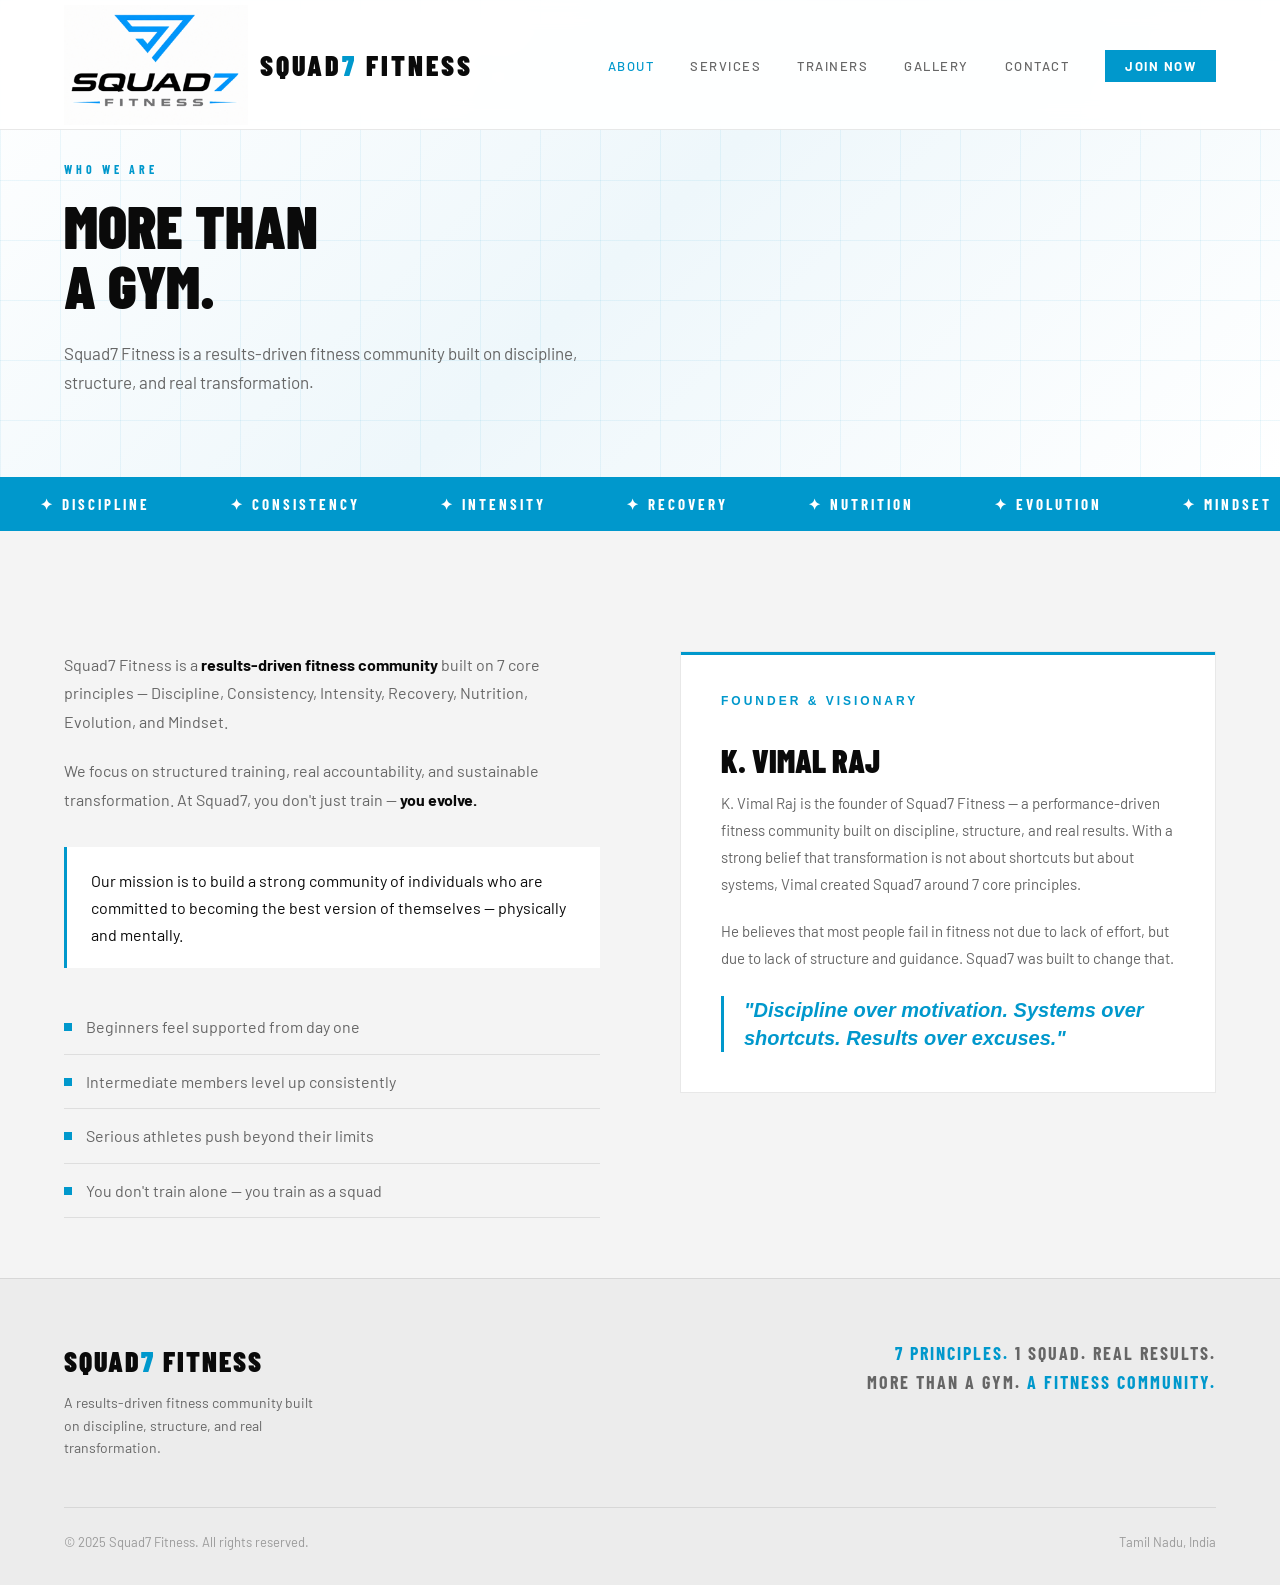
==== commit 177a54d5: "Update about.html" ====
--- a/about.html
+++ b/about.html
@@ -96,7 +96,7 @@
 </head>
 <body>
 <nav>
-  <a href="index.html" class="nav-logo"><img src="[data-uri]" alt="Squad7 Fitness"><span class="nav-logo-text">SQUAD<span>7</span> FITNESS</span></a>
+  <a href="index.html" class="nav-logo"><img src="images/logo.png" alt="Squad7 Fitness"><span class="nav-logo-text">SQUAD<span>7</span> FITNESS</span></a>
   <ul class="nav-links">
     <li><a href="about.html" class="active">About</a></li>
     <li><a href="services.html">Services</a></li>
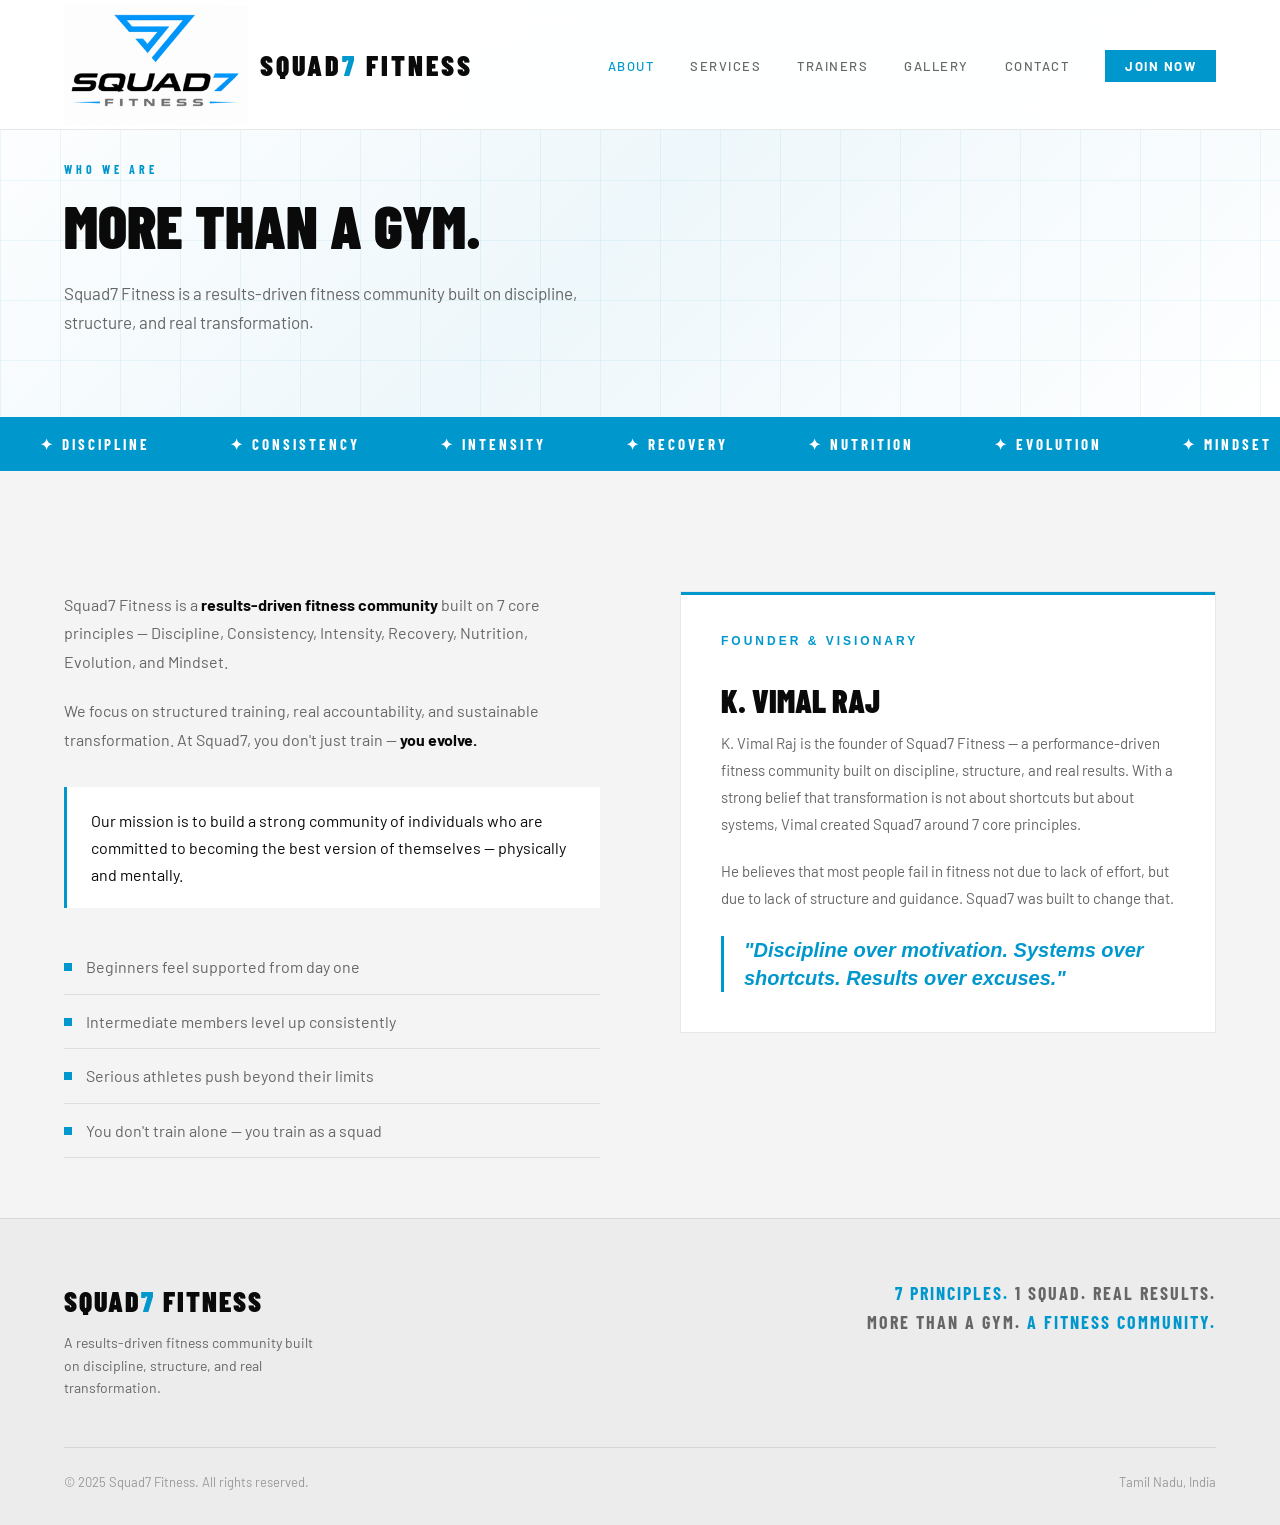
==== commit 60b52926: "Update about.html" ====
--- a/about.html
+++ b/about.html
@@ -119,7 +119,7 @@
   <div class="page-hero-grid"></div>
   <div class="page-hero-content">
     <p class="section-label">Who We Are</p>
-    <h1 class="section-title">More Than<br>A Gym.</h1>
+    <h1 class="section-title">More Than A Gym.</h1>
     <p class="section-sub">Squad7 Fitness is a results-driven fitness community built on discipline, structure, and real transformation.</p>
   </div>
 </div>
